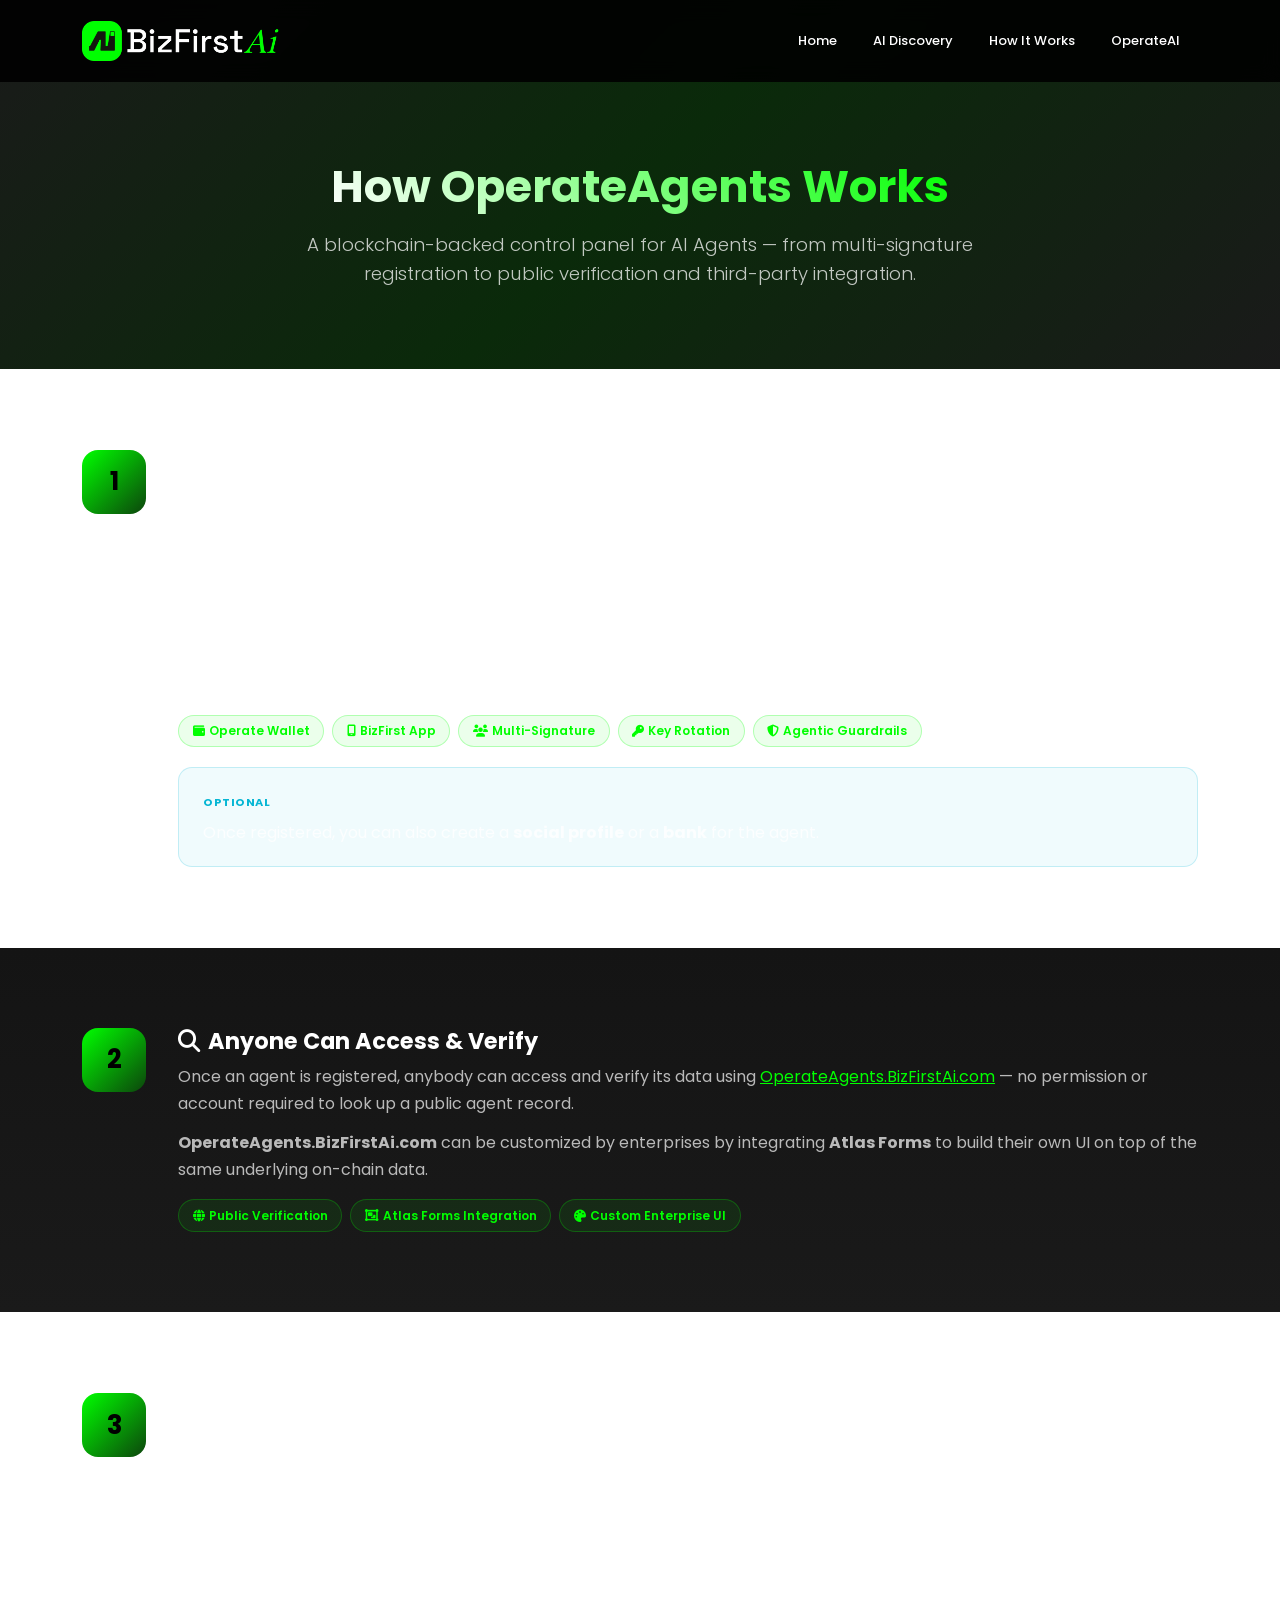
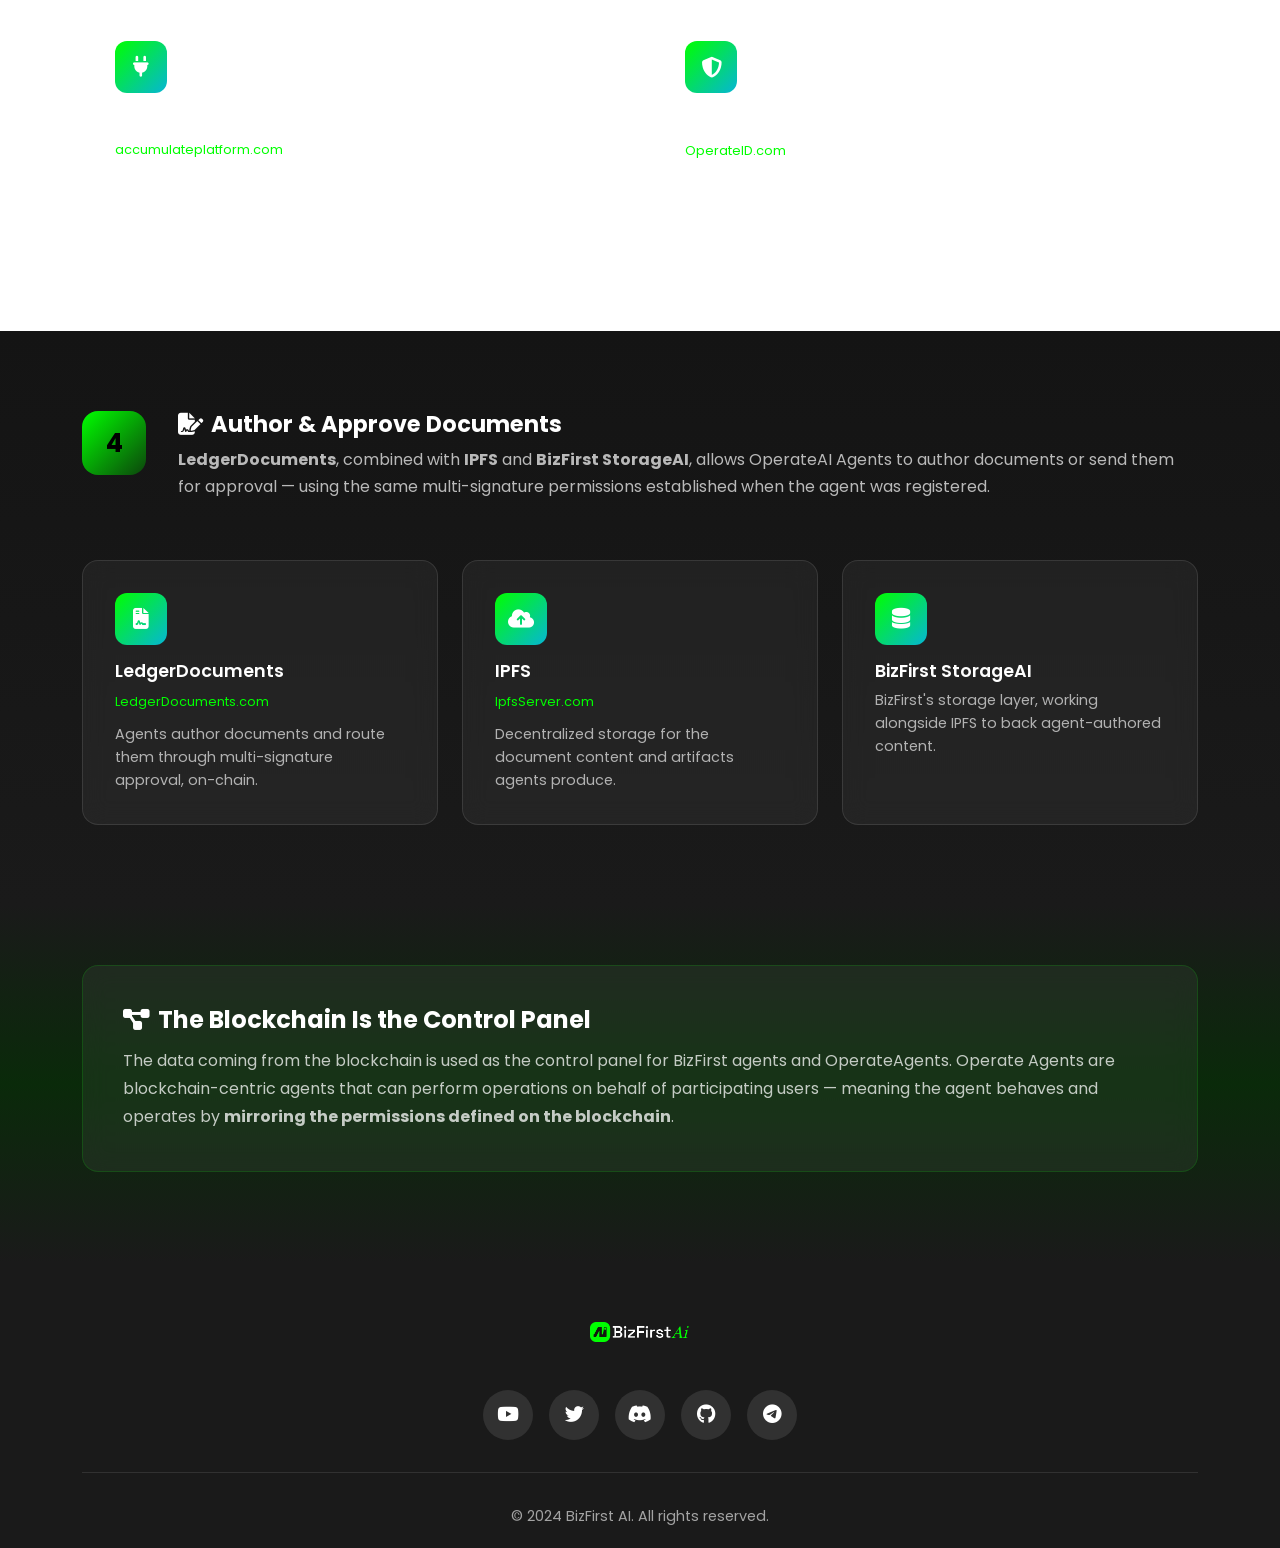
==== docs/how-it-works.html @ 802ff629 "Add How It Works page: registration, verification, API integration, and document authoring/approval " ====
<!DOCTYPE html>
<html lang="en">

<head>
    <meta charset="UTF-8">
    <meta name="viewport" content="width=device-width, initial-scale=1.0">
    <title>OperateAgents - How It Works</title>
    <meta name="description" content="How OperateAgents works: register an AI Agent on-chain with multi-signature approval, then let anyone verify and integrate with it.">
    <meta name="keywords" content="AI, Blockchain, Web3, Accumulate, OperateAI, OperateAgents, Multi-Signature, Agent Registry">
    <meta name="author" content="Bank on Ledger">

    <!-- Open Graph Meta Tags for Social Media -->
    <meta property="og:title" content="OperateAgents - How It Works">
    <meta property="og:description" content="How OperateAgents works: register an AI Agent on-chain with multi-signature approval, then let anyone verify and integrate with it.">
    <meta property="og:type" content="website">
    <meta property="og:url" content="https://OperateAgents.BizFirstAi.com/how-it-works.html">
    <meta property="og:image" content="https://bizfirstai.com/website/assets/Logo/logo-m.png">

    <!-- Twitter Card Meta Tags -->
    <meta name="twitter:card" content="summary_large_image">
    <meta name="twitter:title" content="OperateAgents - How It Works">
    <meta name="twitter:description" content="How OperateAgents works: register an AI Agent on-chain with multi-signature approval, then let anyone verify and integrate with it.">
    <meta name="twitter:image" content="https://bizfirstai.com/website/assets/Logo/logo-m.png">

    <link rel="icon" type="image/png" href="https://bizfirstai.com/website/assets/Logo/logo-m.png">

    <!-- Google Fonts -->
    <link href="https://fonts.googleapis.com/css2?family=Poppins:wght@300;400;500;600;700;800&display=swap"
        rel="stylesheet">

    <!-- Font Awesome -->
    <link rel="stylesheet" href="https://cdnjs.cloudflare.com/ajax/libs/font-awesome/6.4.0/css/all.min.css">

    <!-- Bootstrap CSS -->
    <link href="https://cdn.jsdelivr.net/npm/bootstrap@5.3.0/dist/css/bootstrap.min.css" rel="stylesheet">

    <!-- AOS Animation Library -->
    <link href="https://unpkg.com/aos@2.3.1/dist/aos.css" rel="stylesheet">

    <!-- Custom CSS (shared with AgentDiscovery.html) -->
    <link rel="stylesheet" href="css/style.css">
    <link rel="stylesheet" href="css/animations.css">
    <link rel="stylesheet" href="css/components.css">
    <link rel="stylesheet" href="css/common.css">

    <style>
        body { overflow-x: hidden; }

        /* ── Hero ── */
        .hiw-hero {
            padding: 160px 0 80px;
            background: linear-gradient(135deg, #1a1a1a 0%, #0a2a0a 50%, #1a1a1a 100%);
            text-align: center;
            color: #fff;
        }
        .hiw-hero h1 { font-size: 2.8rem; font-weight: 700; margin-bottom: 1rem; }
        .hiw-hero p.lead {
            font-size: 1.15rem;
            color: rgba(255,255,255,0.75);
            max-width: 700px;
            margin: 0 auto;
        }

        .section-divider {
            height: 1px;
            background: linear-gradient(90deg, transparent, rgba(255,255,255,0.15), transparent);
            margin: 0;
        }

        /* ── Steps ── */
        .hiw-section {
            padding: 80px 0;
            color: #fff;
        }
        .hiw-section.alt { background: linear-gradient(180deg, #141414 0%, #1a1a1a 100%); }
        .hiw-step {
            display: flex;
            gap: 2rem;
            align-items: flex-start;
        }
        .hiw-step + .hiw-step { margin-top: 3rem; }
        .hiw-step-number {
            flex-shrink: 0;
            width: 64px;
            height: 64px;
            border-radius: 16px;
            background: linear-gradient(135deg, var(--accent-primary), var(--accent-primary-shade));
            display: flex;
            align-items: center;
            justify-content: center;
            font-size: 1.6rem;
            font-weight: 700;
            color: #000;
        }
        .hiw-step-body h3 {
            font-size: 1.4rem;
            font-weight: 700;
            margin-bottom: 0.5rem;
            color: #fff;
        }
        .hiw-step-body p {
            color: rgba(255,255,255,0.7);
            line-height: 1.7;
            margin-bottom: 0.75rem;
        }
        .hiw-tag-row {
            display: flex;
            flex-wrap: wrap;
            gap: 0.5rem;
            margin-top: 1rem;
        }
        .hiw-tag {
            font-size: 0.75rem;
            font-weight: 600;
            padding: 0.35rem 0.85rem;
            border-radius: 50px;
            background: rgba(0,255,0,0.08);
            border: 1px solid rgba(0,255,0,0.25);
            color: var(--accent-primary);
        }
        .hiw-optional-card {
            margin-top: 1.25rem;
            padding: 1.25rem 1.5rem;
            border-radius: 14px;
            background: rgba(6,182,212,0.06);
            border: 1px solid rgba(6,182,212,0.2);
        }
        .hiw-optional-card .badge-optional {
            display: inline-block;
            font-size: 0.7rem;
            font-weight: 700;
            text-transform: uppercase;
            letter-spacing: 0.5px;
            color: var(--accent-secondary);
            margin-bottom: 0.4rem;
        }
        .hiw-optional-card p { margin: 0; color: rgba(255,255,255,0.75); }

        /* ── Integration cards ── */
        .hiw-integration-card {
            background: rgba(255,255,255,0.05);
            backdrop-filter: blur(12px);
            border: 1px solid rgba(255,255,255,0.1);
            border-radius: 16px;
            padding: 2rem;
            height: 100%;
            transition: all 0.3s ease;
        }
        .hiw-integration-card:hover {
            border-color: rgba(0,255,0,0.25);
            transform: translateY(-4px);
        }
        .hiw-integration-card .icon {
            width: 52px;
            height: 52px;
            border-radius: 12px;
            background: linear-gradient(135deg, var(--accent-primary), var(--accent-secondary));
            display: flex;
            align-items: center;
            justify-content: center;
            font-size: 1.3rem;
            color: #fff;
            margin-bottom: 1rem;
        }
        .hiw-integration-card h4 { font-size: 1.1rem; font-weight: 600; margin-bottom: 0.4rem; color: #fff; }
        .hiw-integration-card a.domain {
            font-size: 0.8rem;
            color: var(--accent-primary);
            text-decoration: none;
            display: inline-block;
            margin-bottom: 0.6rem;
        }
        .hiw-integration-card a.domain:hover { color: var(--accent-secondary); }
        .hiw-integration-card p { color: rgba(255,255,255,0.65); font-size: 0.9rem; line-height: 1.6; margin: 0; }

        /* ── Mirror callout ── */
        .hiw-mirror {
            padding: 60px 0 90px;
            background: linear-gradient(180deg, #1a1a1a 0%, #0a2a0a 50%, #1a1a1a 100%);
            color: #fff;
        }
        .hiw-mirror-card {
            background: rgba(255,255,255,0.05);
            backdrop-filter: blur(12px);
            border: 1px solid rgba(0,255,0,0.15);
            border-radius: 16px;
            padding: 2.5rem;
        }
        .hiw-mirror-card h3 { font-size: 1.5rem; font-weight: 700; margin-bottom: 0.75rem; }
        .hiw-mirror-card p { color: rgba(255,255,255,0.75); line-height: 1.75; margin: 0; }

        @media (max-width: 768px) {
            .hiw-hero { padding: 120px 0 60px; }
            .hiw-hero h1 { font-size: 2rem; }
            .hiw-step { flex-direction: column; gap: 1rem; }
        }
    </style>
</head>

<body>
    <!-- Preloader -->
    <div id="preloader">
        <div id="status">
            <div class="spinner">Loading...</div>
        </div>
    </div>

    <!-- Navigation -->
    <nav class="navbar navbar-expand-lg navbar-dark fixed-top custom-nav">
        <div class="container">
            <a class="navbar-brand" href="https://bizfirstai.github.io/BizFirstAi.com/">
                <div class="logo-container">
                    <img src="images/logo.png" alt="BizFirst AI" class="logo-img">
                </div>
            </a>

            <button class="navbar-toggler" type="button" data-bs-toggle="collapse" data-bs-target="#navbarNav">
                <span class="navbar-toggler-icon"></span>
            </button>

            <div class="collapse navbar-collapse" id="navbarNav">
                <ul class="navbar-nav ms-auto">
                    <li class="nav-item">
                        <a class="nav-link" href="https://bizfirstai.github.io/BizFirstAi.com/">Home</a>
                    </li>
                    <li class="nav-item">
                        <a class="nav-link" href="AgentDiscovery.html">AI Discovery</a>
                    </li>
                    <li class="nav-item">
                        <a class="nav-link active" href="how-it-works.html">How It Works</a>
                    </li>
                    <li class="nav-item">
                        <a class="nav-link" href="https://bizfirstai.github.io/OperateAI/">OperateAI</a>
                    </li>
                </ul>
            </div>
        </div>
    </nav>

    <!-- Hero -->
    <section class="hiw-hero">
        <div class="container" data-aos="fade-up" data-aos-duration="800">
            <h1><span class="gradient-text">How OperateAgents Works</span></h1>
            <p class="lead">A blockchain-backed control panel for AI Agents — from multi-signature registration to public verification and third-party integration.</p>
        </div>
    </section>

    <div class="section-divider"></div>

    <!-- Step 1: Register -->
    <section class="hiw-section" id="register">
        <div class="container">
            <div class="hiw-step" data-aos="fade-up">
                <div class="hiw-step-number">1</div>
                <div class="hiw-step-body">
                    <h3><i class="fas fa-vault me-2"></i>Register the Agent On-Chain</h3>
                    <p>A group of people registers an AI Agent on the blockchain using the <strong>Operate Wallet</strong> or the <strong>BizFirst App</strong> &mdash; for a cost of under one cent.</p>
                    <p>Registration supports <strong>hierarchical multi-agent signing</strong>: multiple participants can sign and approve changes before they take effect. Prompts, agentic guardrails, and operating rules are all defined at this stage, becoming part of the agent's on-chain record.</p>
                    <p>This works as a <strong>control panel for all parties</strong> involved with the agent &mdash; a highly advanced multi-party signing setup with key rotation and a range of other governance features.</p>
                    <div class="hiw-tag-row">
                        <span class="hiw-tag"><i class="fas fa-wallet me-1"></i>Operate Wallet</span>
                        <span class="hiw-tag"><i class="fas fa-mobile-screen me-1"></i>BizFirst App</span>
                        <span class="hiw-tag"><i class="fas fa-users me-1"></i>Multi-Signature</span>
                        <span class="hiw-tag"><i class="fas fa-key me-1"></i>Key Rotation</span>
                        <span class="hiw-tag"><i class="fas fa-shield-halved me-1"></i>Agentic Guardrails</span>
                    </div>
                    <div class="hiw-optional-card">
                        <span class="badge-optional">Optional</span>
                        <p>Once registered, you can also create a <strong>social profile</strong> or a <strong>bank</strong> for the agent.</p>
                    </div>
                </div>
            </div>
        </div>
    </section>

    <div class="section-divider"></div>

    <!-- Step 2: Verify -->
    <section class="hiw-section alt" id="verify">
        <div class="container">
            <div class="hiw-step" data-aos="fade-up">
                <div class="hiw-step-number">2</div>
                <div class="hiw-step-body">
                    <h3><i class="fas fa-magnifying-glass me-2"></i>Anyone Can Access &amp; Verify</h3>
                    <p>Once an agent is registered, anybody can access and verify its data using <a href="https://OperateAgents.BizFirstAi.com" style="color: var(--accent-primary);">OperateAgents.BizFirstAi.com</a> &mdash; no permission or account required to look up a public agent record.</p>
                    <p><strong>OperateAgents.BizFirstAi.com</strong> can be customized by enterprises by integrating <strong>Atlas Forms</strong> to build their own UI on top of the same underlying on-chain data.</p>
                    <div class="hiw-tag-row">
                        <span class="hiw-tag"><i class="fas fa-globe me-1"></i>Public Verification</span>
                        <span class="hiw-tag"><i class="fas fa-object-group me-1"></i>Atlas Forms Integration</span>
                        <span class="hiw-tag"><i class="fas fa-palette me-1"></i>Custom Enterprise UI</span>
                    </div>
                </div>
            </div>
        </div>
    </section>

    <div class="section-divider"></div>

    <!-- Step 3: Integrate -->
    <section class="hiw-section" id="integrate">
        <div class="container">
            <div class="hiw-step" data-aos="fade-up">
                <div class="hiw-step-number">3</div>
                <div class="hiw-step-body">
                    <h3><i class="fas fa-network-wired me-2"></i>Any Agent in the World Can Integrate</h3>
                    <p>An agent anywhere in the world can access another agent's information using the <strong>AccumulatePlatform.com</strong> API. AccumulatePlatform.com is owned and operated by BizFirstAi.com.</p>
                    <p><strong>OperateID.com</strong> provides the utilities to validate the integrity of the data you receive &mdash; so any consumer of the API can confirm what they're reading hasn't been tampered with.</p>
                </div>
            </div>

            <div class="row g-4 mt-4">
                <div class="col-md-6" data-aos="fade-up" data-aos-delay="100">
                    <div class="hiw-integration-card">
                        <div class="icon"><i class="fas fa-plug"></i></div>
                        <h4>AccumulatePlatform.com</h4>
                        <a class="domain" href="https://accumulateplatform.com" target="_blank">accumulateplatform.com</a>
                        <p>The API layer for reading agent data on-chain. Owned and operated by BizFirstAi.com.</p>
                    </div>
                </div>
                <div class="col-md-6" data-aos="fade-up" data-aos-delay="150">
                    <div class="hiw-integration-card">
                        <div class="icon"><i class="fas fa-shield-halved"></i></div>
                        <h4>OperateID.com</h4>
                        <a class="domain" href="https://OperateID.com" target="_blank">OperateID.com</a>
                        <p>Utilities to validate the integrity of data received from the API before you trust it.</p>
                    </div>
                </div>
            </div>
        </div>
    </section>

    <div class="section-divider"></div>

    <!-- Step 4: Author & Approve Documents -->
    <section class="hiw-section alt" id="documents">
        <div class="container">
            <div class="hiw-step" data-aos="fade-up">
                <div class="hiw-step-number">4</div>
                <div class="hiw-step-body">
                    <h3><i class="fas fa-file-signature me-2"></i>Author &amp; Approve Documents</h3>
                    <p><strong>LedgerDocuments</strong>, combined with <strong>IPFS</strong> and <strong>BizFirst StorageAI</strong>, allows OperateAI Agents to author documents or send them for approval &mdash; using the same multi-signature permissions established when the agent was registered.</p>
                </div>
            </div>

            <div class="row g-4 mt-4">
                <div class="col-md-4" data-aos="fade-up" data-aos-delay="100">
                    <div class="hiw-integration-card">
                        <div class="icon"><i class="fas fa-file-contract"></i></div>
                        <h4>LedgerDocuments</h4>
                        <a class="domain" href="https://www.LedgerDocuments.com" target="_blank">LedgerDocuments.com</a>
                        <p>Agents author documents and route them through multi-signature approval, on-chain.</p>
                    </div>
                </div>
                <div class="col-md-4" data-aos="fade-up" data-aos-delay="150">
                    <div class="hiw-integration-card">
                        <div class="icon"><i class="fas fa-cloud-upload-alt"></i></div>
                        <h4>IPFS</h4>
                        <a class="domain" href="https://www.IpfsServer.com" target="_blank">IpfsServer.com</a>
                        <p>Decentralized storage for the document content and artifacts agents produce.</p>
                    </div>
                </div>
                <div class="col-md-4" data-aos="fade-up" data-aos-delay="200">
                    <div class="hiw-integration-card">
                        <div class="icon"><i class="fas fa-database"></i></div>
                        <h4>BizFirst StorageAI</h4>
                        <p>BizFirst's storage layer, working alongside IPFS to back agent-authored content.</p>
                    </div>
                </div>
            </div>
        </div>
    </section>

    <!-- Mirror callout -->
    <section class="hiw-mirror">
        <div class="container">
            <div class="hiw-mirror-card" data-aos="zoom-in">
                <h3><i class="fas fa-diagram-project me-2"></i>The Blockchain Is the Control Panel</h3>
                <p>The data coming from the blockchain is used as the control panel for BizFirst agents and OperateAgents. Operate Agents are blockchain-centric agents that can perform operations on behalf of participating users &mdash; meaning the agent behaves and operates by <strong>mirroring the permissions defined on the blockchain</strong>.</p>
            </div>
        </div>
    </section>

    <!-- Footer -->
    <footer class="footer">
        <div class="container">
            <div class="footer-content text-center">
                <div class="footer-logo" data-aos="fade-up">
                    <img src="images/logo.png" alt="BizFirst AI" class="footer-logo-img">
                </div>

                <div class="footer-social" data-aos="fade-up" data-aos-delay="400">
                    <a href="https://www.youtube.com/@operatecrypto" target="_blank"><i class="fab fa-youtube"></i></a>
                    <a href="https://twitter.com/OperateID" target="_blank"><i class="fab fa-twitter"></i></a>
                    <a href="https://discord.gg/F6NjA5dzZV" target="_blank"><i class="fab fa-discord"></i></a>
                    <a href="https://github.com/operatecrypto" target="_blank"><i class="fab fa-github"></i></a>
                    <a href="https://t.me/operatecrypto" target="_blank"><i class="fab fa-telegram"></i></a>
                </div>

                <div class="footer-bottom" data-aos="fade-up" data-aos-delay="600">
                    <p>&copy; 2024 BizFirst AI. All rights reserved.</p>
                </div>
            </div>
        </div>
    </footer>

    <!-- Bootstrap JS -->
    <script src="https://cdn.jsdelivr.net/npm/bootstrap@5.3.0/dist/js/bootstrap.bundle.min.js"></script>

    <!-- AOS Animation Library -->
    <script src="https://unpkg.com/aos@2.3.1/dist/aos.js"></script>

    <!-- Custom JS -->
    <script src="js/main.js"></script>
    <script src="js/animations.js"></script>
    <script src="js/components.js"></script>
</body>

</html>
---- docs/css/style.css ----
:root {
    /* Blue Accent Colors */
    --accent-primary:hsl(120, 100%, 50%);
    --accent-primary-shade:#0c450c;
    --accent-secondary: #06B6D4;
    --accent-tertiary: #10B981;
    --accent-warning: #F59E0B;
}

/* Reset and Base Styles */
* {
  margin: 0;
  padding: 0;
  box-sizing: border-box;
}

body {
  font-family: "Poppins", sans-serif;
  line-height: 1.6;
  color: #333;
  overflow-x: hidden;
}

/* Preloader */
#preloader {
  position: fixed;
  top: 0;
  left: 0;
  right: 0;
  bottom: 0;
  background: #1a1a1a;
  z-index: 9999;
  display: flex;
  align-items: center;
  justify-content: center;
}

.spinner {
  color: #fff;
  font-size: 18px;
  position: relative;
}

.spinner::after {
  content: "";
  position: absolute;
  top: -20px;
  left: 50%;
  transform: translateX(-50%);
  width: 40px;
  height: 40px;
  border: 3px solid rgba(255, 255, 255, 0.3);
  border-top: 3px solid #fff;
  border-radius: 50%;
  animation: spin 1s linear infinite;
}

@keyframes spin {
  0% {
    transform: translateX(-50%) rotate(0deg);
  }
  100% {
    transform: translateX(-50%) rotate(360deg);
  }
}

/* Navigation */
.custom-nav {
  background: rgba(0, 0, 0, 0.9);
  backdrop-filter: blur(10px);
  transition: all 0.3s ease;
  padding: 1rem 0;
}

.custom-nav.scrolled {
  background: rgba(0, 0, 0, 0.95);
  padding: 0.5rem 0;
}

.logo-container {
  display: flex;
  align-items: center;
  gap: 15px;
}

.logo-img {
  height: 40px;
  border-radius: 8px;
}

.logo-text .brand-name {
  font-size: 1.5rem;
  font-weight: 700;
  color: #fff;
  line-height: 1;
}

.logo-text .brand-tagline {
  font-size: 0.8rem;
  color: #888;
  line-height: 1;
}

/* Navigation Search */
.navbar-search {
  flex: 0 0 auto;
}

.search-container {
  display: flex;
  align-items: center;
  background: rgba(255, 255, 255, 0.1);
  border-radius: 25px;
  padding: 0.25rem;
  backdrop-filter: blur(10px);
  border: 1px solid rgba(255, 255, 255, 0.2);
  transition: all 0.3s ease;
}

.search-container:hover {
  background: rgba(255, 255, 255, 0.15);
  border-color: rgba(255, 255, 255, 0.3);
}

.search-input {
  background: transparent;
  border: none;
  color: white;
  padding: 0.5rem 1rem;
  width: 250px;
  font-size: 0.9rem;
}

.search-input:focus {
  background: transparent;
  border: none;
  color: white;
  box-shadow: none;
  outline: none;
}

.search-input::placeholder {
  color: rgba(255, 255, 255, 0.7);
}

.search-btn {
  background: var(--accent-primary);
  border: none;
  color: white;
  width: 40px;
  height: 40px;
  border-radius: 50%;
  display: flex;
  align-items: center;
  justify-content: center;
  transition: all 0.3s ease;
}

.search-btn:hover {
  background: var(--accent-primary);
  transform: scale(1.05);
  color: white;
}

.navbar-nav .nav-link {
  color: #fff !important;
  font-weight: 500;
  margin: 0 10px;
  transition: all 0.3s ease;
  position: relative;
}

.navbar-nav .nav-link:hover {
  color: var(--accent-primary) !important;
}

.navbar-nav .nav-link::after {
  content: "";
  position: absolute;
  bottom: -5px;
  left: 0;
  width: 0;
  height: 2px;
  background:var(--accent-primary);
  transition: width 0.3s ease;
}

.navbar-nav .nav-link:hover::after {
  width: 100%;
}

/* Enhanced Hero Section */
.hero-section {
  min-height: 100vh;
  background: linear-gradient(135deg, #1a1a1a 0%, #2d2d2d 100%);
  position: relative;
  display: flex;
  align-items: center;
  overflow: hidden;
  padding: 120px 0 120px;
}

.hero-main-container {
  background: rgba(255, 255, 255, 0.05);
  backdrop-filter: blur(15px);
  border-radius: 25px;
  padding: 3rem;
  border: 1px solid rgba(255, 255, 255, 0.1);
  box-shadow: 0 25px 50px rgba(0, 0, 0, 0.3);
}

.title-spacing {
  height: 2rem;
}

.section-spacing {
  height: 1.5rem;
}

.hero-bg-overlay {
  position: absolute;
  top: 0;
  left: 0;
  right: 0;
  bottom: 0;
  background: url('data:image/svg+xml,<svg xmlns="http://www.w3.org/2000/svg" viewBox="0 0 100 100"><defs><pattern id="grid" width="10" height="10" patternUnits="userSpaceOnUse"><path d="M 10 0 L 0 0 0 10" fill="none" stroke="rgba(255,255,255,0.1)" stroke-width="0.5"/></pattern></defs><rect width="100" height="100" fill="url(%23grid)"/></svg>');
  opacity: 0.3;
}

.hero-image-container {
  position: relative;
  text-align: center;
  height: 100%;
  display: flex;
  align-items: center;
  justify-content: center;
}

.hero-ai-image {
  max-width: 100%;
  height: auto;
  border-radius: 20px;
  box-shadow: 0 20px 60px rgba(0, 123, 255, 0.3);
  transition: all 0.3s ease;
  max-height: 400px;
  object-fit: cover;
}

.floating-icons {
  position: absolute;
  top: 0;
  left: 0;
  width: 100%;
  height: 100%;
  pointer-events: none;
}

.floating-icon {
  position: absolute;
  width: 60px;
  height: 60px;
  background: rgba(0, 123, 255, 0.2);
  border-radius: 50%;
  display: flex;
  align-items: center;
  justify-content: center;
  color: var(--accent-primary);
  font-size: 1.5rem;
  animation: float 6s ease-in-out infinite;
  animation-delay: var(--delay);
}

.floating-icon:nth-child(1) {
  top: 10%;
  right: 10%;
}
.floating-icon:nth-child(2) {
  top: 60%;
  right: 5%;
}
.floating-icon:nth-child(3) {
  bottom: 20%;
  left: 10%;
}
.floating-icon:nth-child(4) {
  top: 30%;
  left: 5%;
}

@keyframes float {
  0%,
  100% {
    transform: translateY(0px) rotate(0deg);
  }
  50% {
    transform: translateY(-20px) rotate(180deg);
  }
}

.hero-content {
  position: relative;
  z-index: 2;
  color: #fff;
}

.hero-title {
  font-size: 2.8rem;
  font-weight: 700;
  margin-bottom: 1.5rem;
  line-height: 1;
  letter-spacing: -1px;
    display: flex;

    align-items: center;
  justify-content: center;
}

.gradient-text {
  background: linear-gradient(45deg, #fff, var(--accent-primary));
  -webkit-background-clip: text;
  -webkit-text-fill-color: transparent;
  background-clip: text;
}

.hero-subtitle {
  font-size: 1.4rem;
  font-weight: 600;
  margin-bottom: 3rem;
  color:var(--accent-primary);
  display: flex;
  align-items: center;
  justify-content: center;
  letter-spacing: -0.5px;
}

.hero-features {
  margin: 3rem 0;
}

.feature-item {
  background: rgba(255, 255, 255, 0.1);
  padding: 1.5rem 1rem;
  border-radius: 15px;
  text-align: center;
  backdrop-filter: blur(10px);
  border: 1px solid rgba(255, 255, 255, 0.2);
  transition: all 0.3s ease;
  height: 100%;
  min-height: 120px;
  display: flex;
  flex-direction: column;
  justify-content: center;
  align-items: center;
}

.feature-item:hover {
  transform: translateY(-15px) scale(1.02);
  background: rgba(255, 255, 255, 0.15);
  box-shadow: 0 25px 50px rgba(0, 123, 255, 0.3);
}

.feature-icon {
  font-size: 1.8rem;
  color: var(--accent-primary);
  margin-bottom: 0.8rem;
  display: block;
  transition: all 0.3s ease;
}

.feature-item:hover .feature-icon {
  transform: scale(1.2) rotate(10deg);
  color: #fff;
}

.feature-item h4 {
  font-size: 1rem;
  font-weight: 600;
  margin: 0;
  color: #fff;
}

.hero-cta {
  margin-top: 3rem;
}

/* Buttons */
.btn {
  font-weight: 600;
  padding: 0.5rem 1.5rem;
  border-radius: 25px;
  text-decoration: none;
  display: inline-flex;
  align-items: center;
  gap: 0.5rem;
  transition: all 0.3s ease;
  position: relative;
  overflow: hidden;
  border: none;
  font-size: 0.9rem;
}

.btn::before {
  content: "";
  position: absolute;
  top: 0;
  left: -100%;
  width: 100%;
  height: 100%;
  background: linear-gradient(90deg, transparent, rgba(255, 255, 255, 0.2), transparent);
  transition: left 0.5s;
}

.btn:hover::before {
  left: 100%;
}

.btn-primary {
  background: linear-gradient(45deg, var(--accent-primary), var(--accent-primary));
  color: white;
  box-shadow: 0 4px 15px rgba(0, 123, 255, 0.4);
}

.btn-primary:hover {
  transform: translateY(-3px);
  box-shadow: 0 8px 25px var(--accent-primary);
  color: white;
}

.btn-outline-light {
  background: transparent;
  color: white;
  border: 2px solid rgba(255, 255, 255, 0.3);
  text-align: center;
}

.btn-outline-light:hover {
  background: rgba(255, 255, 255, 0.1);
  border-color: white;
  color: white;
  transform: translateY(-3px);
}

/* Section Styles */
.section-header {
  margin-bottom: 4rem;
}

.section-header h2 {
  font-size: 2.5rem;
  font-weight: 700;
  margin-bottom: 1rem;
  color: #333;
  display: flex;
  align-items: center;
  justify-content: center;
}

.section-header p {
  font-size: 1.1rem;
  color: #666;
  max-width: 800px;
  margin: 0 auto;
}

/* Generative AI Section */
.generative-ai-section {
  padding: 140px 0 100px;
  background: #f8f9fa;
}

.generative-ai-diagram {
  text-align: center;
  margin: 3rem 0;
}

.diagram-image {
  max-width: 100%;
  height: auto;
  border-radius: 20px;
  box-shadow: 0 20px 60px rgba(0, 0, 0, 0.1);
  transition: all 0.3s ease;
}

.diagram-image:hover {
  transform: scale(1.02);
  box-shadow: 0 30px 80px rgba(0, 0, 0, 0.15);
}

.use-case-card {
  background: white;
  padding: 2.5rem;
  border-radius: 20px;
  text-align: center;
  box-shadow: 0 10px 30px rgba(0, 0, 0, 0.1);
  transition: all 0.3s ease;
  height: 100%;
  border: 1px solid #eee;
}

.use-case-card:hover {
  transform: translateY(-15px);
  box-shadow: 0 25px 50px rgba(0, 0, 0, 0.15);
  border-color: var(--accent-primary);
}

.use-case-card .card-icon {
  width: 80px;
  height: 80px;
  background: linear-gradient(45deg, var(--accent-primary), var(--accent-primary));
  border-radius: 50%;
  display: flex;
  align-items: center;
  justify-content: center;
  margin: 0 auto 1.5rem;
  font-size: 2rem;
  color: white;
  transition: all 0.3s ease;
}

.use-case-card:hover .card-icon {
  transform: scale(1.1) rotate(5deg);
  box-shadow: 0 10px 25px rgba(0, 123, 255, 0.4);
}

.use-case-card h4 {
  font-size: 1.3rem;
  font-weight: 600;
  margin-bottom: 1rem;
  color: #333;
}

.use-case-card p {
  color: #666;
  line-height: 1.6;
}

/* Technology Section */
.tech-section {
  padding: 100px 0;
  background: #1a1a1a;
  color: #fff;
}

.tech-section .section-header h2,
.tech-section .section-header p {
  color: #fff;
}

.tech-card {
  background: rgba(255, 255, 255, 0.1);
  padding: 2.5rem;
  border-radius: 20px;
  text-align: center;
  backdrop-filter: blur(10px);
  border: 1px solid rgba(255, 255, 255, 0.2);
  transition: all 0.3s ease;
  height: 100%;
}

.tech-card:hover {
  transform: translateY(-15px) rotateY(5deg);
  background: rgba(255, 255, 255, 0.15);
  box-shadow: 0 25px 50px rgba(0, 123, 255, 0.3);
}

.tech-icon {
  width: 80px;
  height: 80px;
  background: linear-gradient(45deg, var(--accent-primary), var(--accent-primary));
  border-radius: 50%;
  display: flex;
  align-items: center;
  justify-content: center;
  margin: 0 auto 1.5rem;
  font-size: 2rem;
  color: white;
  transition: all 0.3s ease;
}

.tech-card:hover .tech-icon {
  transform: scale(1.2) rotate(10deg);
  box-shadow: 0 15px 30px rgba(0, 123, 255, 0.4);
}

.tech-card h4 {
  font-size: 1.3rem;
  font-weight: 600;
  margin-bottom: 0.5rem;
  color: white;
}

.tech-card p {
  color: rgba(255, 255, 255, 0.8);
  margin-bottom: 1.5rem;
}

/* Agentic AI Section */
.agentic-ai-section {
  padding: 100px 0;
  background: #f8f9fa;
}

.agentic-diagram-container {
  text-align: center;
  margin: 3rem 0;
}

.agentic-diagram {
  max-width: 100%;
  height: auto;
  border-radius: 20px;
  box-shadow: 0 20px 60px rgba(0, 0, 0, 0.1);
}

.architecture-card {
  background: white;
  border-radius: 20px;
  overflow: hidden;
  box-shadow: 0 10px 30px rgba(0, 0, 0, 0.1);
  transition: all 0.3s ease;
  height: 100%;
  border-top: 4px solid var(--accent-primary);
}

.architecture-card.learning {
  border-top-color: #28a745;
}

.architecture-card.efficiency {
  border-top-color: #ffc107;
}

.architecture-card.action {
  border-top-color: #dc3545;
}

.architecture-card:hover {
  transform: translateY(-15px);
  box-shadow: 0 25px 50px rgba(0, 0, 0, 0.15);
}

.architecture-card .card-header {
  padding: 2rem;
  text-align: center;
  background: linear-gradient(135deg, rgba(0, 123, 255, 0.1) 0%, rgba(0, 86, 179, 0.1) 100%);
}

.architecture-card.learning .card-header {
  background: linear-gradient(135deg, rgba(40, 167, 69, 0.1) 0%, rgba(30, 126, 52, 0.1) 100%);
}

.architecture-card.efficiency .card-header {
  background: linear-gradient(135deg, rgba(255, 193, 7, 0.1) 0%, rgba(224, 168, 0, 0.1) 100%);
}

.architecture-card.action .card-header {
  background: linear-gradient(135deg, rgba(220, 53, 69, 0.1) 0%, rgba(200, 35, 51, 0.1) 100%);
}

.architecture-card .card-header i {
  font-size: 3rem;
  margin-bottom: 1rem;
  color: var(--accent-primary);
}

.architecture-card.learning .card-header i {
  color: #28a745;
}

.architecture-card.efficiency .card-header i {
  color: #ffc107;
}

.architecture-card.action .card-header i {
  color: #dc3545;
}

.architecture-card .card-header h4 {
  font-size: 1.3rem;
  font-weight: 600;
  margin: 0;
  color: #333;
}

.architecture-card .card-body {
  padding: 2rem;
}

.architecture-card .card-body p {
  color: #666;
  margin-bottom: 1.5rem;
  line-height: 1.6;
}

.feature-list {
  list-style: none;
  padding: 0;
}

.feature-list li {
  padding: 0.5rem 0;
  color: #666;
  display: flex;
  align-items: center;
  gap: 0.5rem;
}

.feature-list i {
  color: #28a745;
  font-size: 0.9rem;
}

.architecture-footer {
  margin-top: 4rem;
  padding: 2rem;
  background: rgba(0, 123, 255, 0.1);
  border-radius: 15px;
}

.architecture-footer .lead {
  font-size: 1.1rem;
  color: #666;
  margin: 0;
  line-height: 1.6;
}

/* Product Section */
.product-section {
  padding: 80px 0;
}

.product-grid {
  display: grid;
  grid-template-columns: repeat(auto-fit, minmax(300px, 1fr));
  gap: 2rem;
  margin-top: 2rem;
}

.product-card {
  background: #fff;
  border-radius: 15px;
  padding: 2rem;
  box-shadow: 0 10px 30px rgba(0, 0, 0, 0.1);
  transition: all 0.3s ease;
  border: 1px solid #eee;
}

.product-card:hover {
  transform: translateY(-10px);
  box-shadow: 0 20px 40px rgba(0, 0, 0, 0.15);
}

.product-card h5 {
  font-size: 1.3rem;
  font-weight: 600;
  margin-bottom: 1rem;
  color: #333;
}

.product-card p {
  color: #666;
  margin-bottom: 1.5rem;
}

.product-actions {
  display: flex;
  gap: 0.75rem;
  align-items: center;
}

.product-actions .btn {
  padding: 0.4rem 1rem;
  font-size: 0.85rem;
}

/* Search Section */
.search-section {
  padding: 80px 0;
  background: #1a1a1a;
  color: #fff;
}

.search-section .section-header h2,
.search-section .section-header p {
  color: #fff;
}

.search-card {
  background: rgba(255, 255, 255, 0.1);
  border-radius: 20px;
  backdrop-filter: blur(10px);
  border: 1px solid rgba(255, 255, 255, 0.2);
  transition: all 0.3s ease;
  height: 100%;
}

.search-card:hover {
  background: rgba(255, 255, 255, 0.15);
  transform: translateY(-10px);
  box-shadow: 0 25px 50px rgba(0, 123, 255, 0.2);
}

.search-card .card-body {
  padding: 2.5rem;
}

.search-icon {
  width: 80px;
  height: 80px;
  background: linear-gradient(45deg, var(--accent-primary),var(--accent-primary));
  border-radius: 50%;
  display: flex;
  align-items: center;
  justify-content: center;
  margin: 0 auto 1.5rem;
  font-size: 2rem;
  color: white;
}

.search-card .card-title {
  font-size: 1.5rem;
  font-weight: 600;
  color: white;
  margin-bottom: 0.5rem;
  text-align: center;
}

.search-card .card-subtitle {
  color: rgba(255, 255, 255, 0.8);
  margin-bottom: 1.5rem;
  text-align: center;
}

.help-link,
.qr-link {
  color: var(--accent-primary);
  text-decoration: none;
  font-weight: 500;
  transition: all 0.3s ease;
}

.help-link:hover,
.qr-link:hover {
  color: white;
  text-decoration: underline;
}

.search-card .form-control {
  background: rgba(255, 255, 255, 0.1);
  border: 1px solid rgba(255, 255, 255, 0.3);
  color: white;
  padding: 0.75rem 1rem;
  border-radius: 10px;
}

.search-card .form-control:focus {
  background: rgba(255, 255, 255, 0.15);
  border-color: var(--accent-primary);
  color: white;
  box-shadow: 0 0 0 3px rgba(0, 123, 255, 0.2);
}

.search-card .form-control::placeholder {
  color: rgba(255, 255, 255, 0.6);
}

/* CTA Section */
.cta-section {
  padding: 80px 0;
  background: linear-gradient(135deg, var(--accent-primary) 0%, var(--accent-primary-shade) 100%);
  color: #fff;
  text-align: center;
  position: relative;
  overflow: hidden;
}

.cta-section::before {
  content: "";
  position: absolute;
  top: 0;
  left: 0;
  right: 0;
  bottom: 0;
  background: url('data:image/svg+xml,<svg xmlns="http://www.w3.org/2000/svg" viewBox="0 0 100 100"><defs><pattern id="cta-grid" width="20" height="20" patternUnits="userSpaceOnUse"><path d="M 20 0 L 0 0 0 20" fill="none" stroke="rgba(255,255,255,0.1)" stroke-width="1"/></pattern></defs><rect width="100" height="100" fill="url(%23cta-grid)"/></svg>');
  opacity: 0.3;
}

.cta-content {
  position: relative;
  z-index: 2;
}

.cta-icon {
  font-size: 4rem;
  margin-bottom: 1rem;
  animation: bounce 2s infinite;
}

.cta-section h2 {
  font-size: 2.5rem;
  font-weight: 700;
  margin-bottom: 1rem;
}

.cta-section p {
  font-size: 1.1rem;
  margin-bottom: 2rem;
  opacity: 0.9;
}

.btn-light {
  background: white;
  color: var(--accent-primary);
  border: none;
}

.btn-light:hover {
  background: rgba(255, 255, 255, 0.9);
  color: var(--accent-primary);
  transform: translateY(-3px);
  box-shadow: 0 10px 25px rgba(255, 255, 255, 0.3);
}

/* Ecosystem and Partners Section */
.ecosystem-section,
.partners-section {
  padding: 80px 0;
}

.partners-section {
  background: #1a1a1a;
  color: #fff;
}

.partners-section .section-header h2,
.partners-section .section-header p {
  color: #fff;
}

.partner-card,
.ecosystem-card {
  background: #fff;
  border-radius: 15px;
  padding: 2rem;
  text-align: center;
  box-shadow: 0 10px 30px rgba(0, 0, 0, 0.1);
  transition: all 0.3s ease;
  margin-bottom: 2rem;
  height: 100%;
}

.partners-section .partner-card {
  background: rgba(255, 255, 255, 0.1);
  color: #fff;
  backdrop-filter: blur(10px);
  border: 1px solid rgba(255, 255, 255, 0.2);
}

.partner-card:hover,
.ecosystem-card:hover {
  transform: translateY(-10px);
  box-shadow: 0 20px 40px rgba(0, 0, 0, 0.15);
}

.partners-section .partner-card:hover {
  background: rgba(255, 255, 255, 0.15);
  box-shadow: 0 20px 40px rgba(0, 123, 255, 0.3);
}

.partner-card h5,
.ecosystem-card h5 {
  font-size: 1.3rem;
  font-weight: 600;
  color: #333;
  margin-bottom: 0.5rem;
}

.partners-section .partner-card h5 {
  color: #fff;
}

.partner-card h7,
.ecosystem-card h7 {
  color: #666;
  font-size: 0.9rem;
  display: block;
  margin-bottom: 0.5rem;
}

.partners-section .partner-card h7 {
  color: rgba(255, 255, 255, 0.8);
}

.partner-card p,
.ecosystem-card p {
  color: #666;
  font-size: 0.95rem;
  margin-top: 1rem;
}

.partners-section .partner-card p {
  color: rgba(255, 255, 255, 0.8);
}

.partner-card a,
.ecosystem-card a {
  color: var(--accent-primary);
  text-decoration: none;
}

.partner-card a:hover,
.ecosystem-card a:hover {
  text-decoration: underline;
}

/* Contact Section */
.contact-section {
  padding: 80px 0;
  background: linear-gradient(135deg, var(--accent-primary) 0%, var(--accent-primary-shade) 100%);
  color: #fff;
  text-align: center;
  position: relative;
  overflow: hidden;
}

.contact-section::before {
  content: "";
  position: absolute;
  top: 0;
  left: 0;
  right: 0;
  bottom: 0;
  background: url('data:image/svg+xml,<svg xmlns="http://www.w3.org/2000/svg" viewBox="0 0 100 100"><defs><pattern id="contact-pattern" width="30" height="30" patternUnits="userSpaceOnUse"><circle cx="15" cy="15" r="2" fill="rgba(255,255,255,0.1)"/></pattern></defs><rect width="100" height="100" fill="url(%23contact-pattern)"/></svg>');
  opacity: 0.3;
}

.contact-section .section-header {
  position: relative;
  z-index: 2;
}

.contact-section .section-header h2,
.contact-section .section-header p {
  color: white;
}

.social-links-container {
  position: relative;
  z-index: 2;
}

.social-links {
  display: flex;
  justify-content: center;
  gap: 2rem;
  flex-wrap: wrap;
  margin: 3rem 0;
}

.social-link {
  display: flex;
  flex-direction: column;
  align-items: center;
  justify-content: center;
  width: 100px;
  height: 100px;
  background: rgba(255, 255, 255, 0.1);
  border-radius: 20px;
  color: white;
  text-decoration: none;
  transition: all 0.3s ease;
  backdrop-filter: blur(10px);
  border: 1px solid rgba(255, 255, 255, 0.2);
  position: relative;
  overflow: hidden;
}

.social-link::before {
  content: "";
  position: absolute;
  top: 0;
  left: 0;
  right: 0;
  bottom: 0;
  background: rgba(255, 255, 255, 0.1);
  transform: scale(0);
  border-radius: 50%;
  transition: transform 0.3s ease;
}

.social-link:hover::before {
  transform: scale(1);
}

.social-link i {
  font-size: 2rem;
  margin-bottom: 0.5rem;
  position: relative;
  z-index: 2;
}

.social-link span {
  font-size: 0.8rem;
  font-weight: 500;
  position: relative;
  z-index: 2;
}

.social-link:hover {
  transform: translateY(-10px) scale(1.05);
  box-shadow: 0 15px 30px rgba(255, 255, 255, 0.2);
  color: white;
}

.social-link.youtube:hover {
  background: rgba(255, 0, 0, 0.8);
}
.social-link.twitter:hover {
  background: rgba(29, 161, 242, 0.8);
}
.social-link.discord:hover {
  background: rgba(114, 137, 218, 0.8);
}
.social-link.github:hover {
  background: rgba(51, 51, 51, 0.8);
}
.social-link.telegram:hover {
  background: rgba(0, 136, 204, 0.8);
}

.contact-info {
  position: relative;
  z-index: 2;
}

.contact-email {
  font-size: 1.1rem;
  margin: 0;
}

.contact-email a {
  color: white;
  text-decoration: none;
  font-weight: 600;
  transition: all 0.3s ease;
}

.contact-email a:hover {
  text-decoration: underline;
  color: rgba(255, 255, 255, 0.8);
}

/* Footer */
.footer {
  background: #1a1a1a;
  color: #fff;
  padding: 60px 0 20px;
}

.footer-content {
  text-align: center;
}

.footer-logo {
  margin-bottom: 2rem;
}

.footer-logo-img {
  width: 100px;
  height: auto;
  margin-bottom: 1rem;
}

.footer-logo h4 {
  font-size: 1.5rem;
  font-weight: 700;
  margin: 0;
  color: white;
}

.footer-links {
  display: flex;
  justify-content: center;
  gap: 2rem;
  margin: 2rem 0;
  flex-wrap: wrap;
}

.footer-links a {
  color: rgba(255, 255, 255, 0.8);
  text-decoration: none;
  font-weight: 500;
  transition: all 0.3s ease;
  display: flex;
  align-items: center;
}

.footer-links a:hover {
  color: var(--accent-primary);
  transform: translateY(-2px);
}

.footer-social {
  display: flex;
  justify-content: center;
  gap: 1rem;
  margin: 2rem 0;
}

.footer-social a {
  display: flex;
  align-items: center;
  justify-content: center;
  width: 50px;
  height: 50px;
  background: rgba(255, 255, 255, 0.1);
  border-radius: 50%;
  color: white;
  text-decoration: none;
  transition: all 0.3s ease;
  font-size: 1.2rem;
}

.footer-social a:hover {
  background: var(--accent-primary);
  transform: translateY(-3px) scale(1.1);
  box-shadow: 0 8px 20px rgba(0, 123, 255, 0.4);
  color: white;
}

.footer-bottom {
  border-top: 1px solid rgba(255, 255, 255, 0.1);
  padding-top: 2rem;
  margin-top: 2rem;
}

.footer-bottom p {
  margin: 0;
  color: rgba(255, 255, 255, 0.6);
  font-size: 0.9rem;
}

/* Responsive Design */
@media (max-width: 991px) {
  .navbar-search {
    display: none !important;
  }
}

@media (max-width: 768px) {
  .hero-title {
    font-size: 2.5rem;
  }

  .hero-subtitle {
    font-size: 1.4rem;
    flex-direction: column;
    gap: 0.5rem;
  }

  .hero-features {
    margin: 3rem 0;
  }

  .feature-item {
    padding: 1.5rem 1rem;
    min-height: 120px;
  }

  .feature-icon {
    font-size: 1.8rem;
  }

  .feature-item h4 {
    font-size: 1rem;
  }

  .hero-title {
    font-size: 2.5rem;
  }

  .hero-subtitle {
    font-size: 1.5rem;
  }

  .section-header h2 {
    font-size: 2rem;
  }

  .floating-icon {
    width: 40px;
    height: 40px;
    font-size: 1rem;
  }

  .use-case-card .card-icon,
  .tech-icon,
  .search-icon {
    width: 60px;
    height: 60px;
    font-size: 1.5rem;
  }

  .social-links {
    gap: 1rem;
  }

  .social-link {
    width: 80px;
    height: 80px;
  }

  .social-link i {
    font-size: 1.5rem;
  }

  .footer-links {
    flex-direction: column;
    gap: 1rem;
  }

  .product-grid {
    grid-template-columns: 1fr;
  }

  .hero-cta {
    text-align: center;
  }

  .hero-cta .btn {
    margin: 0.5rem;
    width: 100%;
    max-width: 250px;
  }
}

@media (max-width: 576px) {
  .hero-title {
    font-size: 2rem;
  }

  .hero-subtitle {
    font-size: 1.2rem;
  }

  .feature-item {
    padding: 1.2rem;
    min-height: 100px;
  }

  .feature-icon {
    font-size: 1.6rem;
    margin-bottom: 0.8rem;
  }

  .feature-item h4 {
    font-size: 0.95rem;
  }

  .section-header h2 {
    font-size: 1.8rem;
  }

  .feature-item {
    padding: 1.5rem;
  }

  .use-case-card,
  .tech-card,
  .architecture-card,
  .partner-card,
  .ecosystem-card {
    padding: 1.5rem;
  }

  .social-link {
    width: 70px;
    height: 70px;
  }

  .social-link span {
    font-size: 0.7rem;
  }

  .cta-icon {
    font-size: 3rem;
  }

  .cta-section h2 {
    font-size: 2rem;
  }

  .hero-title {
    font-size: 2rem;
  }

  .hero-subtitle {
    font-size: 1.2rem;
  }
}

/* Utility Classes */
.bg-light {
  background-color: #f8f9fa !important;
}

.text-center {
  text-align: center !important;
}

.mb-5 {
  margin-bottom: 3rem !important;
}

.mt-5 {
  margin-top: 3rem !important;
}

.btn-lg {
  padding: 0.75rem 2rem;
  font-size: 1.1rem;
  border-radius: 25px;
}

/* Animation Classes */
@keyframes bounce {
  0%,
  20%,
  53%,
  80%,
  100% {
    transform: translateY(0);
  }
  40%,
  43% {
    transform: translateY(-15px);
  }
  70% {
    transform: translateY(-7px);
  }
  90% {
    transform: translateY(-3px);
  }
}
---- docs/css/animations.css ----
/* Animation Keyframes */
@keyframes fadeInUp {
  from {
    opacity: 0;
    transform: translateY(30px);
  }
  to {
    opacity: 1;
    transform: translateY(0);
  }
}

@keyframes fadeInLeft {
  from {
    opacity: 0;
    transform: translateX(-30px);
  }
  to {
    opacity: 1;
    transform: translateX(0);
  }
}

@keyframes fadeInRight {
  from {
    opacity: 0;
    transform: translateX(30px);
  }
  to {
    opacity: 1;
    transform: translateX(0);
  }
}

@keyframes scaleIn {
  from {
    opacity: 0;
    transform: scale(0.8);
  }
  to {
    opacity: 1;
    transform: scale(1);
  }
}

@keyframes pulse {
  0% {
    transform: scale(1);
  }
  50% {
    transform: scale(1.05);
  }
  100% {
    transform: scale(1);
  }
}

@keyframes float {
  0%,
  100% {
    transform: translateY(0px);
  }
  50% {
    transform: translateY(-20px);
  }
}

@keyframes glow {
  0%,
  100% {
    box-shadow: 0 0 20px rgba(0, 123, 255, 0.3);
  }
  50% {
    box-shadow: 0 0 30px rgba(0, 123, 255, 0.6);
  }
}

/* Animation Classes */
.fade-in-up {
  animation: fadeInUp 0.8s ease-out forwards;
}

.fade-in-left {
  animation: fadeInLeft 0.8s ease-out forwards;
}

.fade-in-right {
  animation: fadeInRight 0.8s ease-out forwards;
}

.scale-in {
  animation: scaleIn 0.6s ease-out forwards;
}

.pulse-animation {
  animation: pulse 2s infinite;
}

.float-animation {
  animation: float 3s ease-in-out infinite;
}

.glow-animation {
  animation: glow 2s ease-in-out infinite;
}

/* Hover Animations */
.hover-lift {
  transition: transform 0.3s ease, box-shadow 0.3s ease;
}

.hover-lift:hover {
  transform: translateY(-10px);
  box-shadow: 0 20px 40px rgba(0, 0, 0, 0.15);
}

.hover-scale {
  transition: transform 0.3s ease;
}

.hover-scale:hover {
  transform: scale(1.05);
}

.hover-glow {
  transition: box-shadow 0.3s ease;
}

.hover-glow:hover {
  box-shadow: 0 0 20px rgba(0, 123, 255, 0.4);
}

/* Loading Animations */
.loading-dots::after {
  content: "";
  animation: loadingDots 1.5s infinite;
}

@keyframes loadingDots {
  0%,
  20% {
    content: ".";
  }
  40% {
    content: "..";
  }
  60%,
  100% {
    content: "...";
  }
}

/* Scroll Animations */
.scroll-fade {
  opacity: 0;
  transform: translateY(30px);
  transition: all 0.8s ease;
}

.scroll-fade.visible {
  opacity: 1;
  transform: translateY(0);
}

.scroll-slide-left {
  opacity: 0;
  transform: translateX(-50px);
  transition: all 0.8s ease;
}

.scroll-slide-left.visible {
  opacity: 1;
  transform: translateX(0);
}

.scroll-slide-right {
  opacity: 0;
  transform: translateX(50px);
  transition: all 0.8s ease;
}

.scroll-slide-right.visible {
  opacity: 1;
  transform: translateX(0);
}

/* Stagger Animation */
.stagger-animation > * {
  opacity: 0;
  transform: translateY(20px);
  animation: fadeInUp 0.6s ease-out forwards;
}

.stagger-animation > *:nth-child(1) {
  animation-delay: 0.1s;
}
.stagger-animation > *:nth-child(2) {
  animation-delay: 0.2s;
}
.stagger-animation > *:nth-child(3) {
  animation-delay: 0.3s;
}
.stagger-animation > *:nth-child(4) {
  animation-delay: 0.4s;
}
.stagger-animation > *:nth-child(5) {
  animation-delay: 0.5s;
}
.stagger-animation > *:nth-child(6) {
  animation-delay: 0.6s;
}

/* Background Animations */
.animated-background {
  background: linear-gradient(-45deg, #1a1a1a, #2d2d2d, #1a1a1a, #333);
  background-size: 400% 400%;
  animation: gradientShift 15s ease infinite;
}

@keyframes gradientShift {
  0% {
    background-position: 0% 50%;
  }
  50% {
    background-position: 100% 50%;
  }
  100% {
    background-position: 0% 50%;
  }
}

/* Particle Animation */
.particles {
  position: absolute;
  top: 0;
  left: 0;
  width: 100%;
  height: 100%;
  overflow: hidden;
  pointer-events: none;
}

.particle {
  position: absolute;
  width: 4px;
  height: 4px;
  background: rgba(255, 255, 255, 0.5);
  border-radius: 50%;
  animation: particleFloat 20s linear infinite;
}

@keyframes particleFloat {
  0% {
    transform: translateY(100vh) rotate(0deg);
    opacity: 0;
  }
  10% {
    opacity: 1;
  }
  90% {
    opacity: 1;
  }
  100% {
    transform: translateY(-100px) rotate(360deg);
    opacity: 0;
  }
}

.particle:nth-child(1) {
  left: 10%;
  animation-delay: 0s;
}
.particle:nth-child(2) {
  left: 20%;
  animation-delay: 2s;
}
.particle:nth-child(3) {
  left: 30%;
  animation-delay: 4s;
}
.particle:nth-child(4) {
  left: 40%;
  animation-delay: 6s;
}
.particle:nth-child(5) {
  left: 50%;
  animation-delay: 8s;
}
.particle:nth-child(6) {
  left: 60%;
  animation-delay: 10s;
}
.particle:nth-child(7) {
  left: 70%;
  animation-delay: 12s;
}
.particle:nth-child(8) {
  left: 80%;
  animation-delay: 14s;
}
.particle:nth-child(9) {
  left: 90%;
  animation-delay: 16s;
}
---- docs/css/components.css ----
.bg-primary {
    --bs-bg-opacity: 1;
    background-color: var(--accent-primary-shade) !important;
}

.app-product-listing-content{

}
.app-product-listing-content> div{
  border:5px solid white;
  border-radius: 7px;;
}
.btn-outline-primary {
    --bs-btn-color: var(--accent-primary-shade);
    --bs-btn-border-color: var(--accent-primary-shade);
    --bs-btn-hover-color: #fff;
    --bs-btn-hover-bg: var(--accent-primary-shade);
    --bs-btn-hover-border-color: var(--accent-primary-shade);
    --bs-btn-focus-shadow-rgb: 13, 110, 253;
    --bs-btn-active-color: #fff;
    --bs-btn-active-bg: var(--accent-primary-shade);
    --bs-btn-active-border-color: var(--accent-primary-shade);
    --bs-btn-active-shadow: inset 0 3px 5px rgba(0, 0, 0, 0.125);
    --bs-btn-disabled-color: var(--accent-primary-shade);
    --bs-btn-disabled-bg: transparent;
    --bs-btn-disabled-border-color: var(--accent-primary-shade);
    --bs-gradient: none;
}

.nav-link {
    
    font-size: small;
 
}


/* Button Components */
.btn-primary {
  background: linear-gradient(45deg, var(--accent-primary), var(--accent-primary-shade));
  border: none;
  color: white;
  padding: 12px 30px;
  border-radius: 25px;
  font-weight: 600;
  text-decoration: none;
  display: inline-block;
  transition: all 0.3s ease;
  position: relative;
  overflow: hidden;
}

.btn-primary::before {
  content: "";
  position: absolute;
  top: 0;
  left: -100%;
  width: 100%;
  height: 100%;
  background: linear-gradient(90deg, transparent, rgba(255, 255, 255, 0.2), transparent);
  transition: left 0.5s;
}

.btn-primary:hover::before {
  left: 100%;
}

.btn-primary:hover {
  transform: translateY(-2px);
  box-shadow: 0 10px 20px rgba(0, 123, 255, 0.3);
  color: white;
  text-decoration: none;
}

.btn-secondary {
  background: transparent;
  border: 2px solid var(--accent-primary);
  color: var(--accent-primary);
  padding: 10px 28px;
  border-radius: 25px;
  font-weight: 600;
  text-decoration: none;
  display: inline-block;
  transition: all 0.3s ease;
}

.btn-secondary:hover {
  background: var(--accent-primary);
  color: white;
  transform: translateY(-2px);
  text-decoration: none;
}

/* Card Components */
.glass-card {
  background: rgba(255, 255, 255, 0.1);
  backdrop-filter: blur(10px);
  border: 1px solid rgba(255, 255, 255, 0.2);
  border-radius: 15px;
  padding: 2rem;
  transition: all 0.3s ease;
}

.glass-card:hover {
  background: rgba(255, 255, 255, 0.15);
  transform: translateY(-5px);
}

.gradient-card {
  background: linear-gradient(135deg, #667eea 0%, #764ba2 100%);
  color: white;
  border-radius: 15px;
  padding: 2rem;
  transition: all 0.3s ease;
}

.gradient-card:hover {
  transform: translateY(-10px);
  box-shadow: 0 20px 40px rgba(102, 126, 234, 0.3);
}

/* Icon Components */
.icon-wrapper {
  width: 60px;
  height: 60px;
  background: linear-gradient(45deg, var(--accent-primary), var(--accent-primary-shade));
  border-radius: 50%;
  display: flex;
  align-items: center;
  justify-content: center;
  margin: 0 auto 1rem;
  color: white;
  font-size: 1.5rem;
  transition: all 0.3s ease;
}

.icon-wrapper:hover {
  transform: scale(1.1) rotate(5deg);
  box-shadow: 0 10px 20px rgba(0, 123, 255, 0.3);
}

/* Product Card Icons */
.product-icon {
  width: 60px;
  height: 60px;
  background: linear-gradient(45deg, var(--accent-primary), var(--accent-primary-shade));
  border-radius: 15px;
  display: flex;
  align-items: center;
  justify-content: center;
  font-size: 1.8rem;
  color: white;
  transition: all 0.3s ease;
  box-shadow: 0 4px 15px rgba(0, 123, 255, 0.3);
}

.product-card:hover .product-icon {
  transform: scale(1.1) rotate(5deg);
  box-shadow: 0 8px 25px rgba(0, 123, 255, 0.4);
}

/* Enhanced Partner Cards */
.partner-logo-container {
  width: 120px;
  height: 80px;
  margin: 0 auto 1.5rem;
  display: flex;
  align-items: center;
  justify-content: center;
  background: rgba(255, 255, 255, 0.1);
  border-radius: 15px;
  padding: 1rem;
  transition: all 0.3s ease;
}

.partner-card:hover .partner-logo-container {
  background: rgba(255, 255, 255, 0.2);
  transform: scale(1.05);
}

.partner-logo-img {
  max-width: 100%;
  max-height: 100%;
  object-fit: contain;
  filter: brightness(1.1);
}

.partner-type {
  display: inline-block;
  background: rgba(0, 123, 255, 0.2);
  color: var(--accent-primary);
  padding: 0.25rem 0.75rem;
  border-radius: 15px;
  font-size: 0.8rem;
  font-weight: 600;
  text-transform: uppercase;
  letter-spacing: 0.5px;
  margin-bottom: 0.5rem;
}

.partner-subtitle {
  display: block;
  color: rgba(255, 255, 255, 0.7);
  font-size: 0.9rem;
  margin-bottom: 1rem;
}

.partner-link {
  color: var(--accent-primary);
  text-decoration: none;
  font-weight: 600;
  transition: all 0.3s ease;
  display: inline-flex;
  align-items: center;
}

.partner-link:hover {
  color: white;
  text-decoration: none;
  transform: translateX(5px);
}

/* Ecosystem Card Icons */
.ecosystem-icon {
  width: 70px;
  height: 70px;
  background: linear-gradient(45deg, #28a745, #20c997);
  border-radius: 50%;
  display: flex;
  align-items: center;
  justify-content: center;
  margin: 0 auto 1.5rem;
  font-size: 2rem;
  color: white;
  transition: all 0.3s ease;
}

.ecosystem-card:hover .ecosystem-icon {
  transform: scale(1.15) rotate(10deg);
  box-shadow: 0 10px 25px rgba(40, 167, 69, 0.4);
}

.ecosystem-category {
  display: inline-block;
  background: rgba(40, 167, 69, 0.2);
  color: #28a745;
  padding: 0.25rem 0.75rem;
  border-radius: 15px;
  font-size: 0.8rem;
  font-weight: 600;
  margin-bottom: 1rem;
}

/* Badge Components */
.status-badge {
  display: inline-block;
  padding: 0.25rem 0.75rem;
  border-radius: 15px;
  font-size: 0.8rem;
  font-weight: 600;
  text-transform: uppercase;
  letter-spacing: 0.5px;
}

.status-badge.active {
  background: #28a745;
  color: white;
}

.status-badge.pending {
  background: #ffc107;
  color: #333;
}

.status-badge.inactive {
  background: #6c757d;
  color: white;
}

/* Progress Components */
.progress-bar-custom {
  width: 100%;
  height: 8px;
  background: #e9ecef;
  border-radius: 4px;
  overflow: hidden;
  position: relative;
}

.progress-fill {
  height: 100%;
  background: linear-gradient(45deg, var(--accent-primary), var(--accent-primary-shade));
  border-radius: 4px;
  transition: width 1s ease;
  position: relative;
}

.progress-fill::after {
  content: "";
  position: absolute;
  top: 0;
  left: 0;
  right: 0;
  bottom: 0;
  background: linear-gradient(90deg, transparent, rgba(255, 255, 255, 0.3), transparent);
  animation: progressShine 2s infinite;
}

@keyframes progressShine {
  0% {
    transform: translateX(-100%);
  }
  100% {
    transform: translateX(100%);
  }
}

/* Loading Components */
.loading-spinner {
  width: 40px;
  height: 40px;
  border: 4px solid #f3f3f3;
  border-top: 4px solid var(--accent-primary);
  border-radius: 50%;
  animation: spin 1s linear infinite;
  margin: 0 auto;
}

.loading-dots {
  display: flex;
  justify-content: center;
  align-items: center;
  gap: 5px;
}

.loading-dot {
  width: 8px;
  height: 8px;
  background: var(--accent-primary);
  border-radius: 50%;
  animation: loadingBounce 1.4s infinite ease-in-out both;
}

.loading-dot:nth-child(1) {
  animation-delay: -0.32s;
}
.loading-dot:nth-child(2) {
  animation-delay: -0.16s;
}

@keyframes loadingBounce {
  0%,
  80%,
  100% {
    transform: scale(0);
  }
  40% {
    transform: scale(1);
  }
}

/* Tooltip Components */
.tooltip-custom {
  position: relative;
  display: inline-block;
}

.tooltip-custom .tooltip-text {
  visibility: hidden;
  width: 200px;
  background-color: #333;
  color: #fff;
  text-align: center;
  border-radius: 6px;
  padding: 8px 12px;
  position: absolute;
  z-index: 1;
  bottom: 125%;
  left: 50%;
  margin-left: -100px;
  opacity: 0;
  transition: opacity 0.3s;
  font-size: 0.9rem;
}

.tooltip-custom .tooltip-text::after {
  content: "";
  position: absolute;
  top: 100%;
  left: 50%;
  margin-left: -5px;
  border-width: 5px;
  border-style: solid;
  border-color: #333 transparent transparent transparent;
}

.tooltip-custom:hover .tooltip-text {
  visibility: visible;
  opacity: 1;
}

/* Modal Components */
.modal-overlay {
  position: fixed;
  top: 0;
  left: 0;
  right: 0;
  bottom: 0;
  background: rgba(0, 0, 0, 0.8);
  display: flex;
  align-items: center;
  justify-content: center;
  z-index: 1000;
  opacity: 0;
  visibility: hidden;
  transition: all 0.3s ease;
}

.modal-overlay.active {
  opacity: 1;
  visibility: visible;
}

.modal-content {
  background: white;
  border-radius: 15px;
  padding: 2rem;
  max-width: 500px;
  width: 90%;
  max-height: 80vh;
  overflow-y: auto;
  transform: scale(0.8);
  transition: transform 0.3s ease;
}

.modal-overlay.active .modal-content {
  transform: scale(1);
}

/* Form Components */
.form-group-custom {
  margin-bottom: 1.5rem;
}

.form-label-custom {
  display: block;
  margin-bottom: 0.5rem;
  font-weight: 600;
  color: #333;
}

.form-input-custom {
  width: 100%;
  padding: 12px 16px;
  border: 2px solid #e9ecef;
  border-radius: 8px;
  font-size: 1rem;
  transition: all 0.3s ease;
  background: white;
}

.form-input-custom:focus {
  outline: none;
  border-color: var(--accent-primary);
  box-shadow: 0 0 0 3px rgba(0, 123, 255, 0.1);
}

.form-input-custom.error {
  border-color: #dc3545;
}

.form-error-message {
  color: #dc3545;
  font-size: 0.875rem;
  margin-top: 0.25rem;
}

/* Notification Components */
.notification {
  position: fixed;
  top: 20px;
  right: 20px;
  background: white;
  border-radius: 8px;
  padding: 1rem 1.5rem;
  box-shadow: 0 10px 30px rgba(0, 0, 0, 0.1);
  border-left: 4px solid var(--accent-primary);
  z-index: 1000;
  transform: translateX(400px);
  transition: transform 0.3s ease;
}

.notification.show {
  transform: translateX(0);
}

.notification.success {
  border-left-color: #28a745;
}

.notification.error {
  border-left-color: #dc3545;
}

.notification.warning {
  border-left-color: #ffc107;
}

/* Responsive Grid Components */
.responsive-grid {
  display: grid;
  gap: 2rem;
  grid-template-columns: repeat(auto-fit, minmax(300px, 1fr));
}

.responsive-grid.small {
  grid-template-columns: repeat(auto-fit, minmax(200px, 1fr));
}

.responsive-grid.large {
  grid-template-columns: repeat(auto-fit, minmax(400px, 1fr));
}

/* Utility Components */
.text-gradient {
  background: linear-gradient(45deg, var(--accent-primary), var(--accent-primary-shade));
  -webkit-background-clip: text;
  -webkit-text-fill-color: transparent;
  background-clip: text;
}

.shadow-custom {
  box-shadow: 0 10px 30px rgba(0, 0, 0, 0.1);
}

.shadow-hover {
  transition: box-shadow 0.3s ease;
}

.shadow-hover:hover {
  box-shadow: 0 20px 40px rgba(0, 0, 0, 0.15);
}

.border-gradient {
  border: 2px solid transparent;
  background: linear-gradient(white, white) padding-box, linear-gradient(45deg, var(--accent-primary), var(--accent-primary-shade)) border-box;
  border-radius: 8px;
}
---- docs/css/common.css ----
.w-hidden {
    display: none;
}   
.right-panel{
display:flex; text-align: right;justify-content: flex-end;
width: 100%;
}



.list-item-card-smart{
    background: rgba(42, 39, 39, 0.1);
    border-radius: 20px;
    border: 1px solid rgba(255, 255, 255, 0.2);
    transition: all 0.3s ease;
    height: 100%;
}

.list-item-card-smart:hover{
    background: rgba(255, 255, 255, 0.15);
    transform: translateY(-10px);
    box-shadow: 0 25px 50px rgba(0, 123, 255, 0.2);
}

.app-product-listing-section-bizfirstdatastores .list-item-card-smart{
     background: rgba(0, 0, 0, 0.812) !important;
}
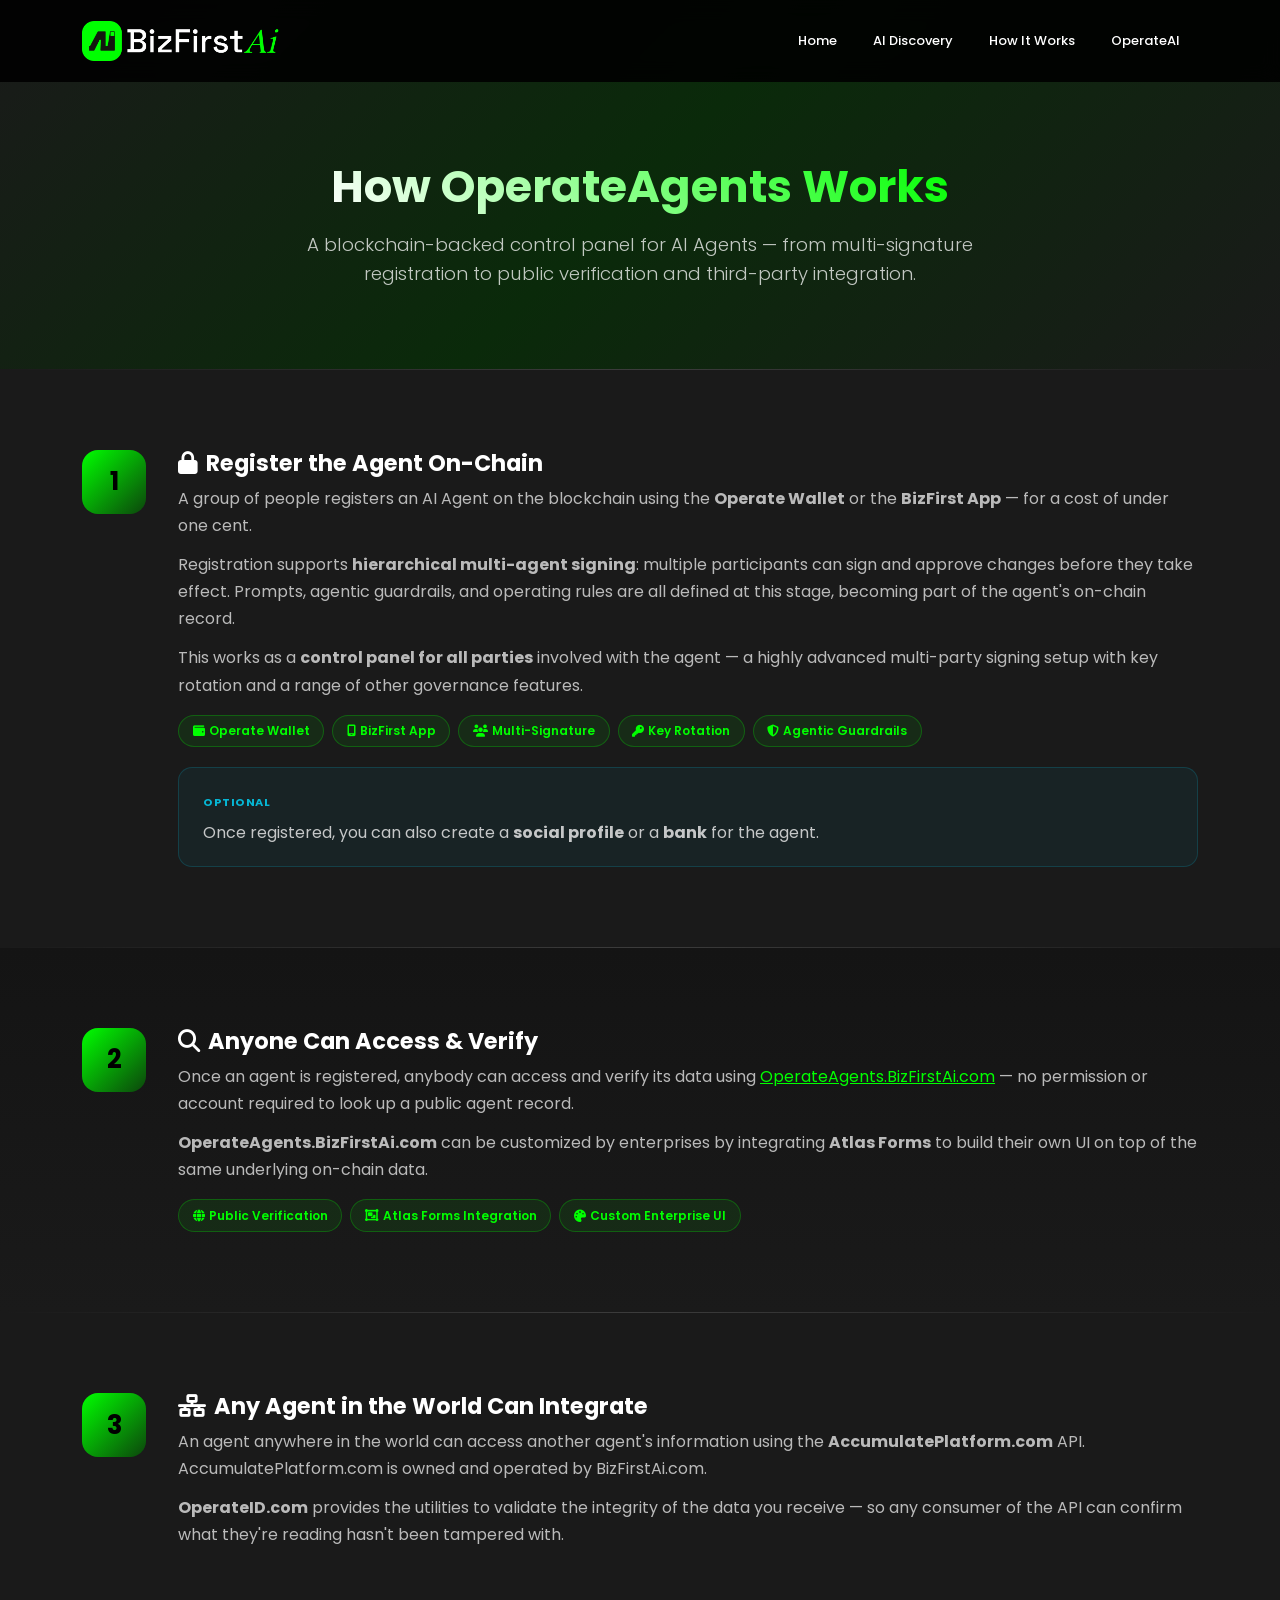
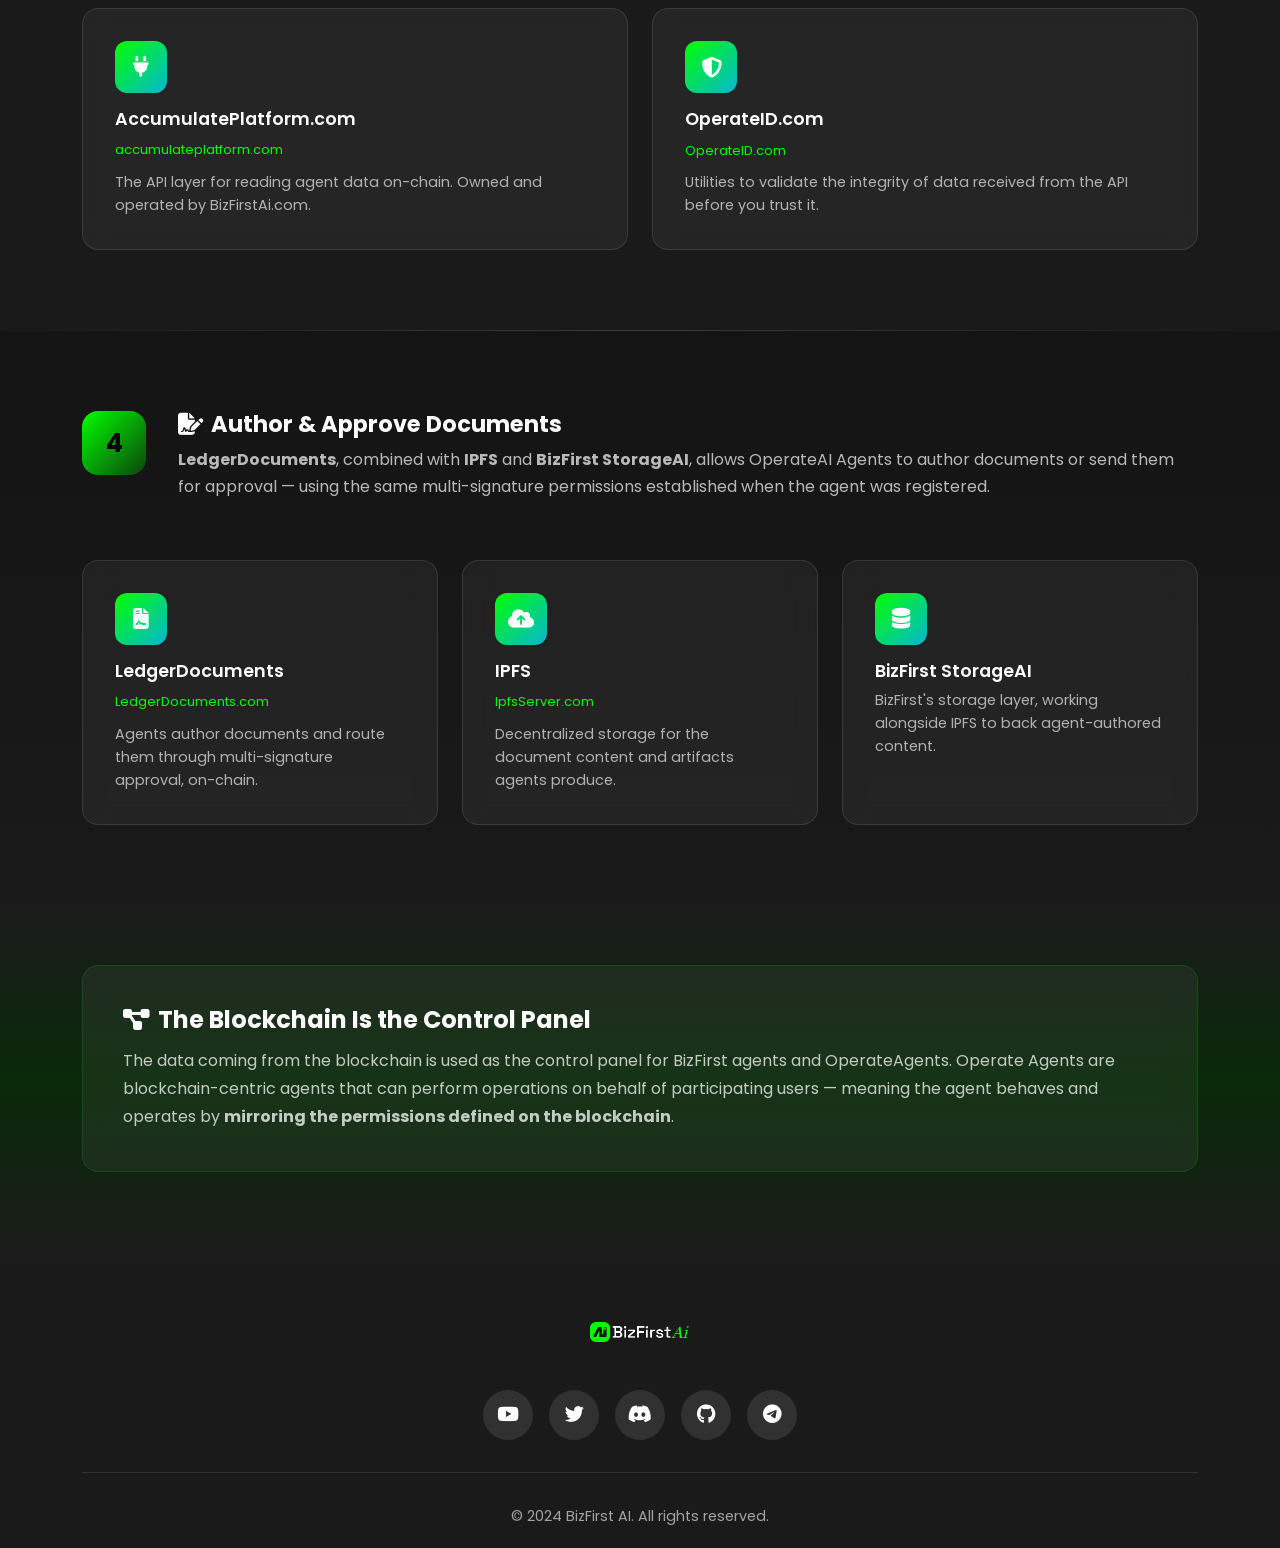
==== commit 352e9ffc: "Fix white-background sections, invalid FA icon, and JS bugs (template placeholder leak, bad querySel" ====
--- a/docs/how-it-works.html
+++ b/docs/how-it-works.html
@@ -44,7 +44,7 @@
     <link rel="stylesheet" href="css/common.css">
 
     <style>
-        body { overflow-x: hidden; }
+        body { overflow-x: hidden; background: #1a1a1a; }
 
         /* ── Hero ── */
         .hiw-hero {
@@ -71,6 +71,7 @@
         .hiw-section {
             padding: 80px 0;
             color: #fff;
+            background: #1a1a1a;
         }
         .hiw-section.alt { background: linear-gradient(180deg, #141414 0%, #1a1a1a 100%); }
         .hiw-step {
@@ -253,7 +254,7 @@
             <div class="hiw-step" data-aos="fade-up">
                 <div class="hiw-step-number">1</div>
                 <div class="hiw-step-body">
-                    <h3><i class="fas fa-vault me-2"></i>Register the Agent On-Chain</h3>
+                    <h3><i class="fas fa-lock me-2"></i>Register the Agent On-Chain</h3>
                     <p>A group of people registers an AI Agent on the blockchain using the <strong>Operate Wallet</strong> or the <strong>BizFirst App</strong> &mdash; for a cost of under one cent.</p>
                     <p>Registration supports <strong>hierarchical multi-agent signing</strong>: multiple participants can sign and approve changes before they take effect. Prompts, agentic guardrails, and operating rules are all defined at this stage, becoming part of the agent's on-chain record.</p>
                     <p>This works as a <strong>control panel for all parties</strong> involved with the agent &mdash; a highly advanced multi-party signing setup with key rotation and a range of other governance features.</p>
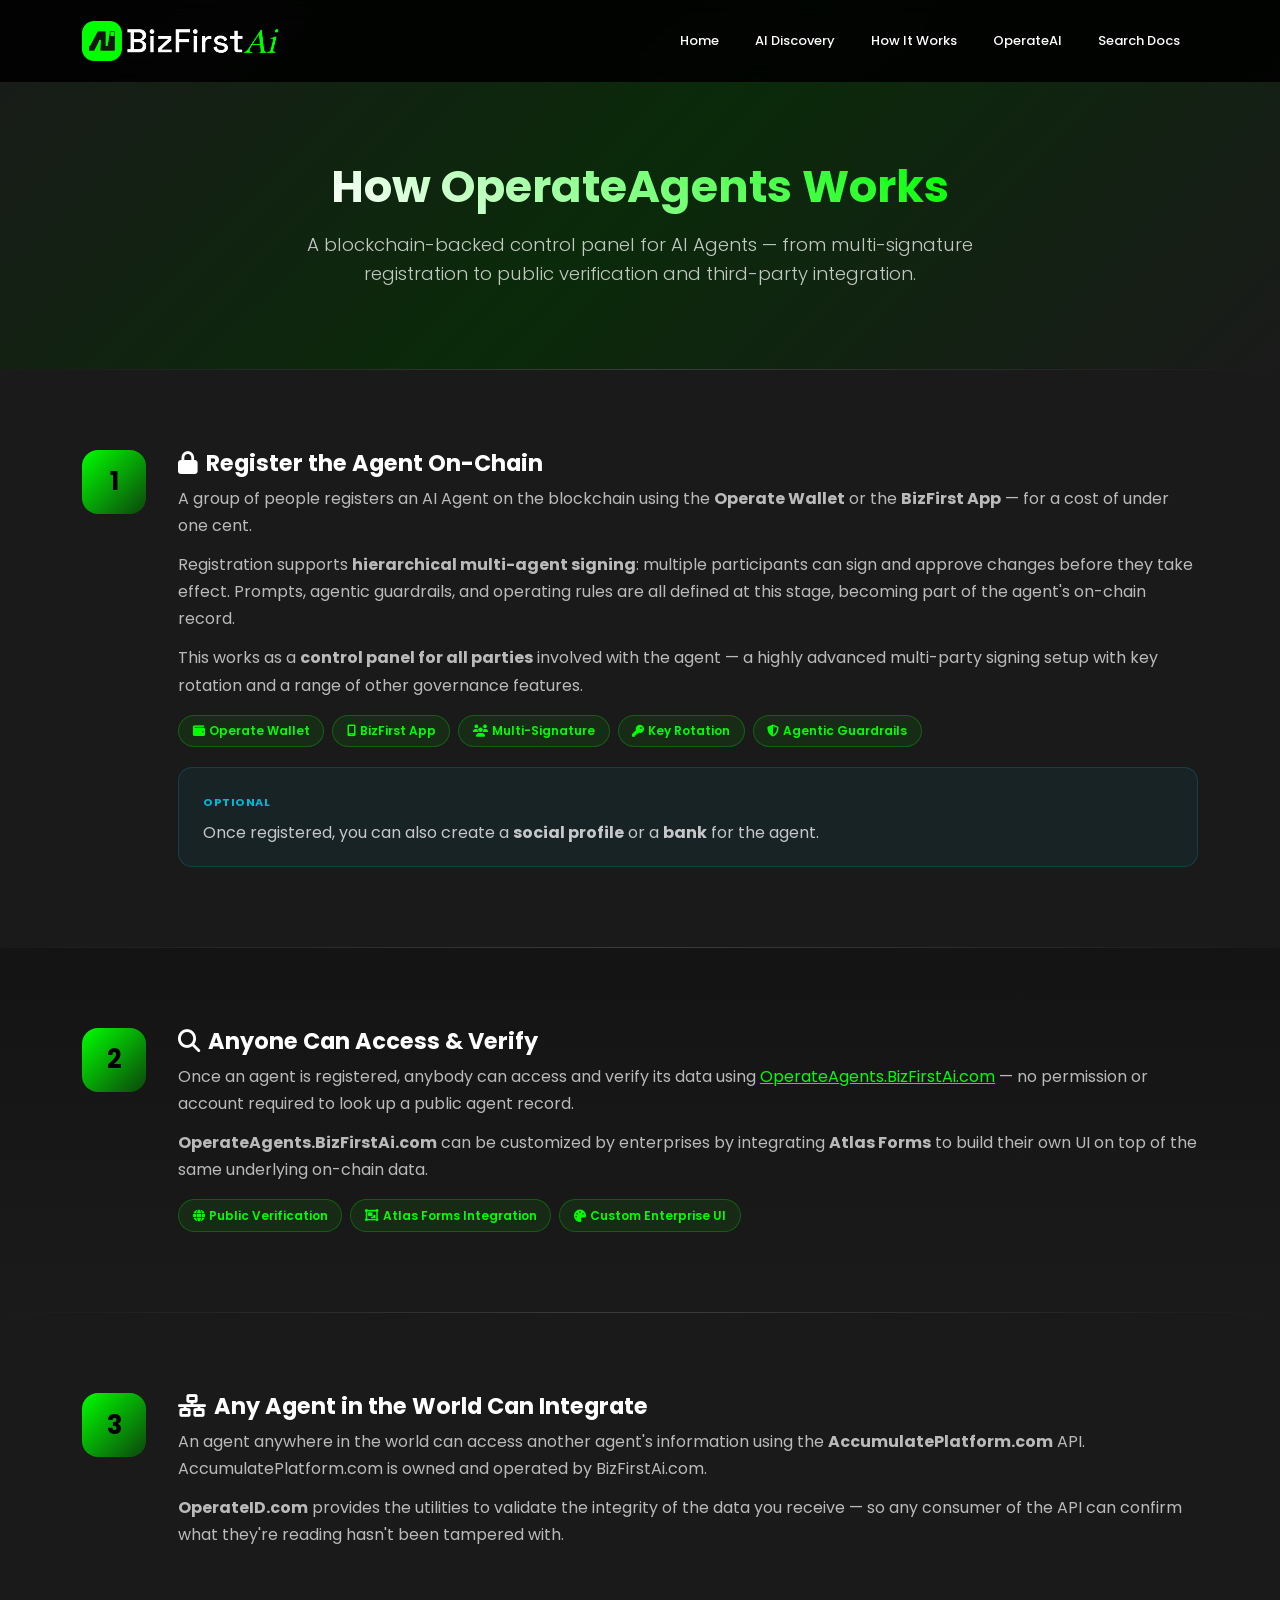
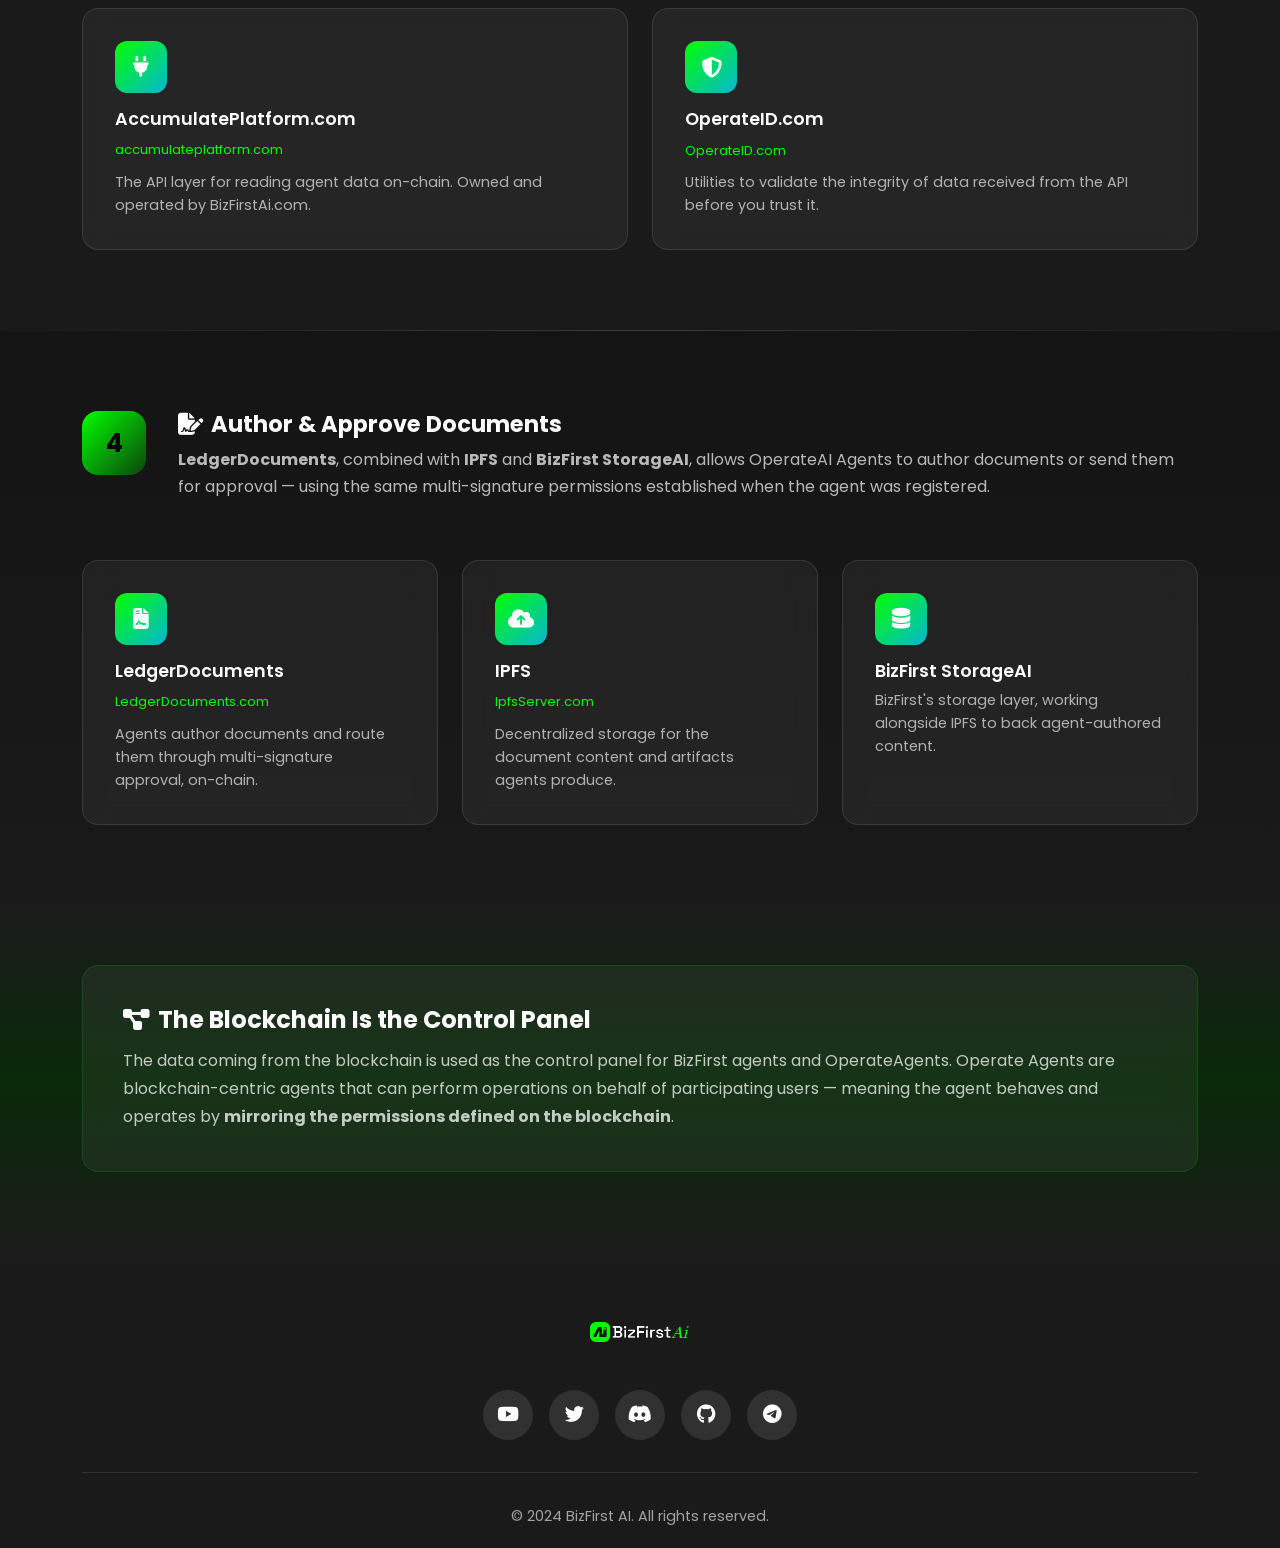
==== commit 25ee406e: "Add Search Docs link (https://docs.bizfirstai.com/search) to site navigation" ====
--- a/docs/how-it-works.html
+++ b/docs/how-it-works.html
@@ -233,6 +233,9 @@
                     <li class="nav-item">
                         <a class="nav-link" href="https://bizfirstai.github.io/OperateAI/">OperateAI</a>
                     </li>
+                    <li class="nav-item">
+                        <a class="nav-link" href="https://docs.bizfirstai.com/search" target="_blank" rel="noopener">Search Docs</a>
+                    </li>
                 </ul>
             </div>
         </div>
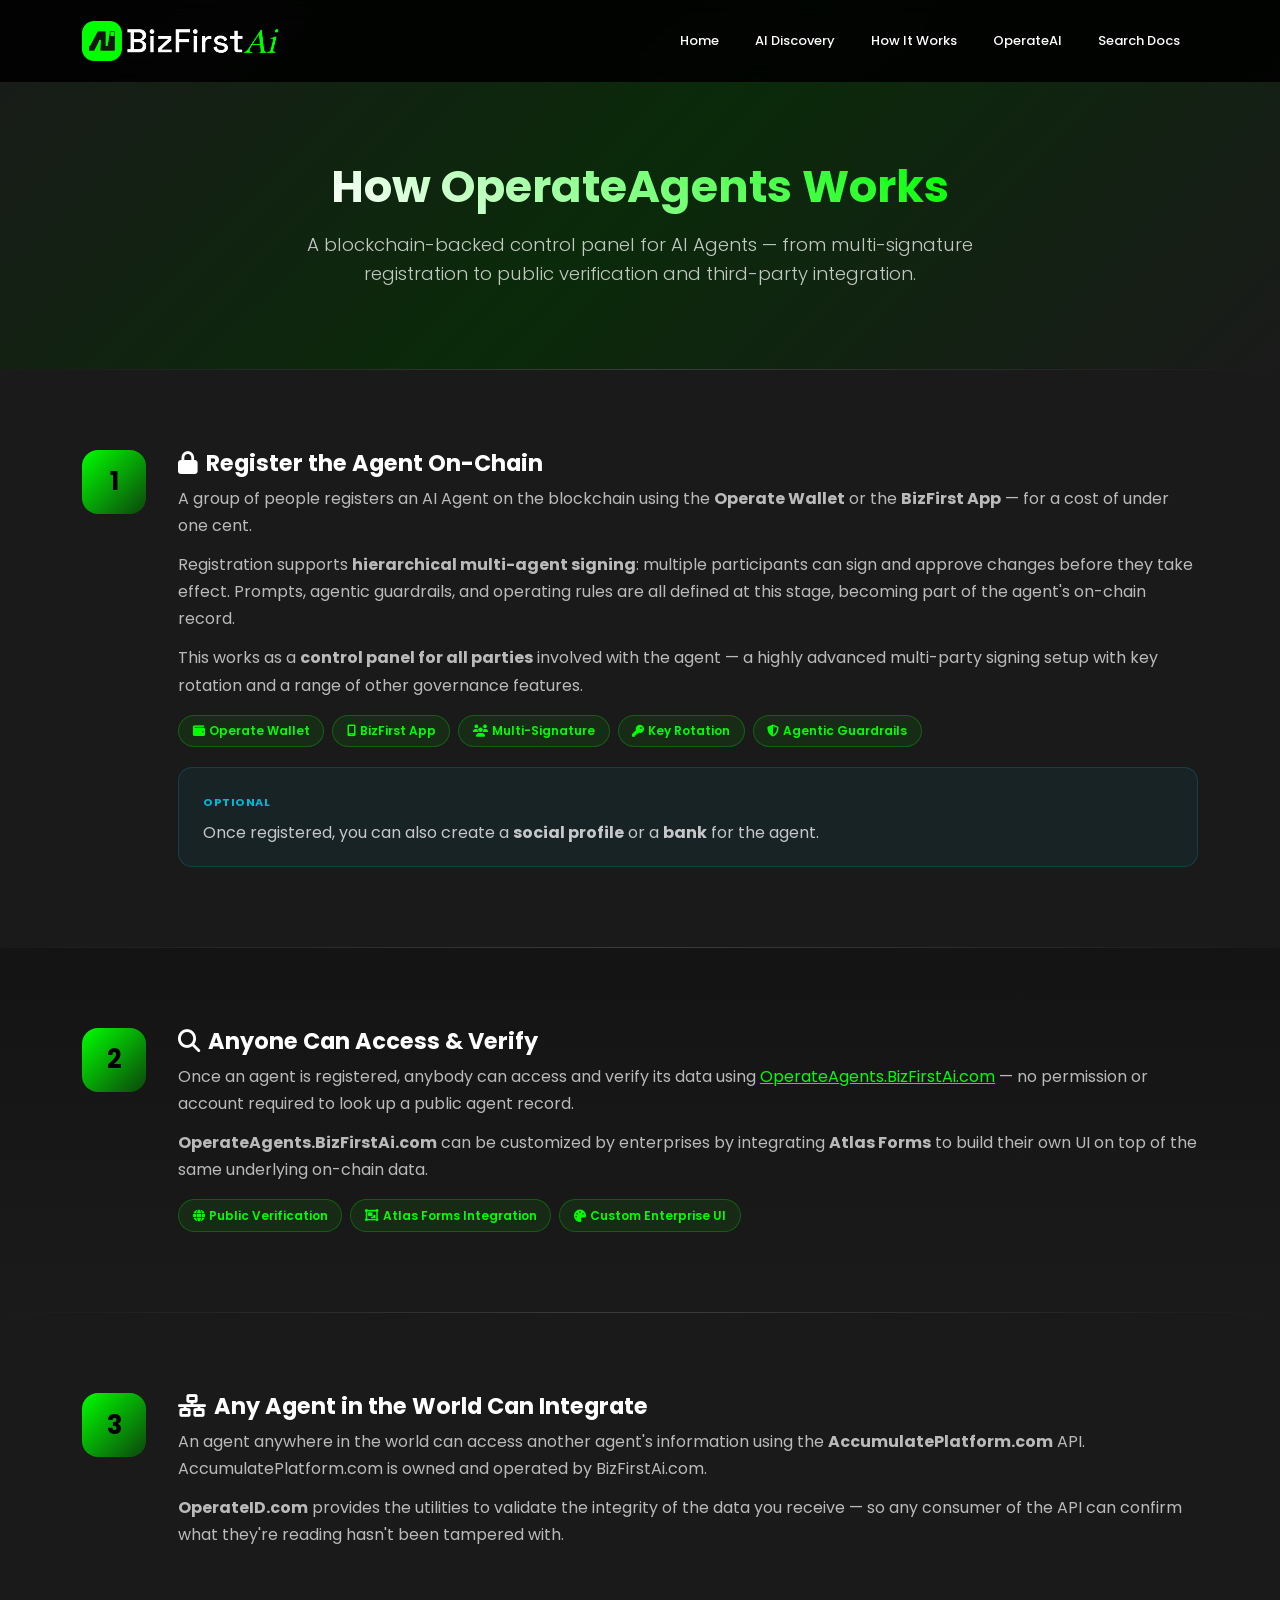
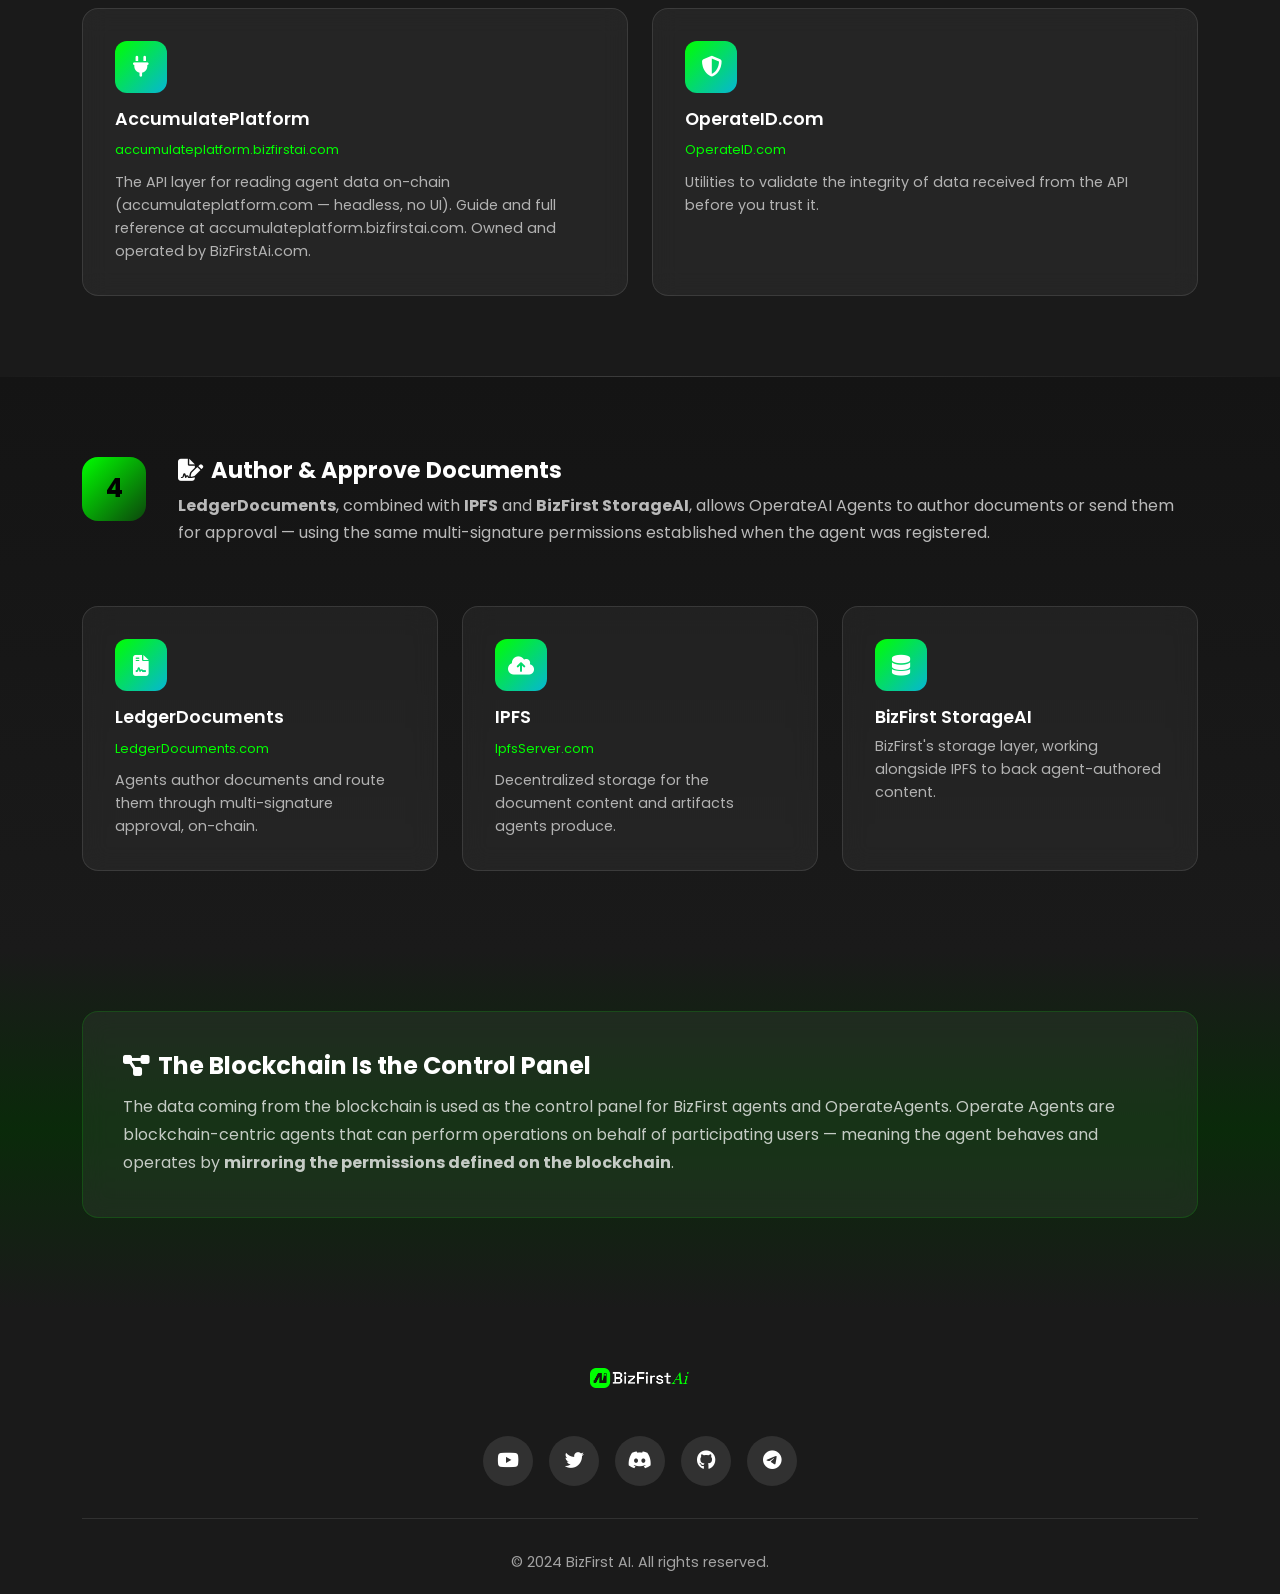
==== commit ce9cc582: "Point AccumulatePlatform link to its new guide/reference site" ====
--- a/docs/how-it-works.html
+++ b/docs/how-it-works.html
@@ -316,9 +316,9 @@
                 <div class="col-md-6" data-aos="fade-up" data-aos-delay="100">
                     <div class="hiw-integration-card">
                         <div class="icon"><i class="fas fa-plug"></i></div>
-                        <h4>AccumulatePlatform.com</h4>
-                        <a class="domain" href="https://accumulateplatform.com" target="_blank">accumulateplatform.com</a>
-                        <p>The API layer for reading agent data on-chain. Owned and operated by BizFirstAi.com.</p>
+                        <h4>AccumulatePlatform</h4>
+                        <a class="domain" href="https://accumulateplatform.bizfirstai.com" target="_blank">accumulateplatform.bizfirstai.com</a>
+                        <p>The API layer for reading agent data on-chain (accumulateplatform.com — headless, no UI). Guide and full reference at accumulateplatform.bizfirstai.com. Owned and operated by BizFirstAi.com.</p>
                     </div>
                 </div>
                 <div class="col-md-6" data-aos="fade-up" data-aos-delay="150">
